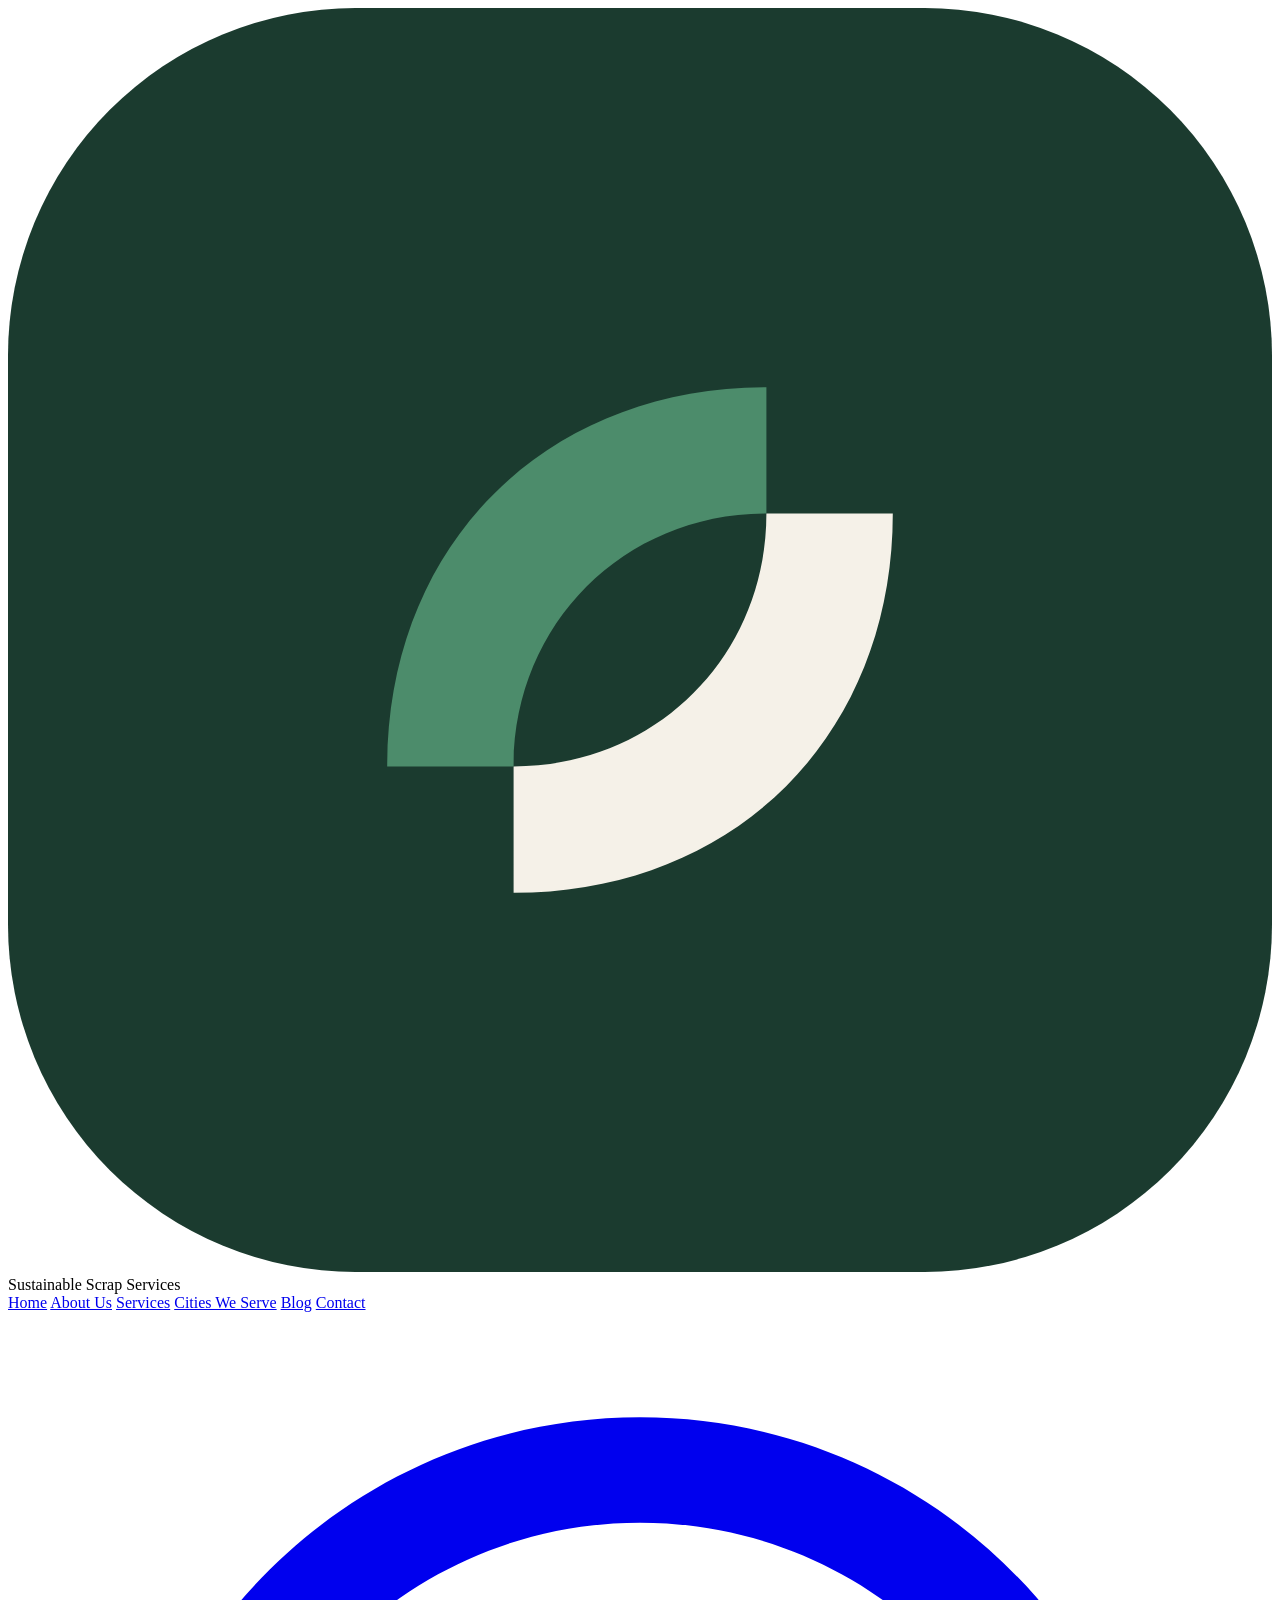
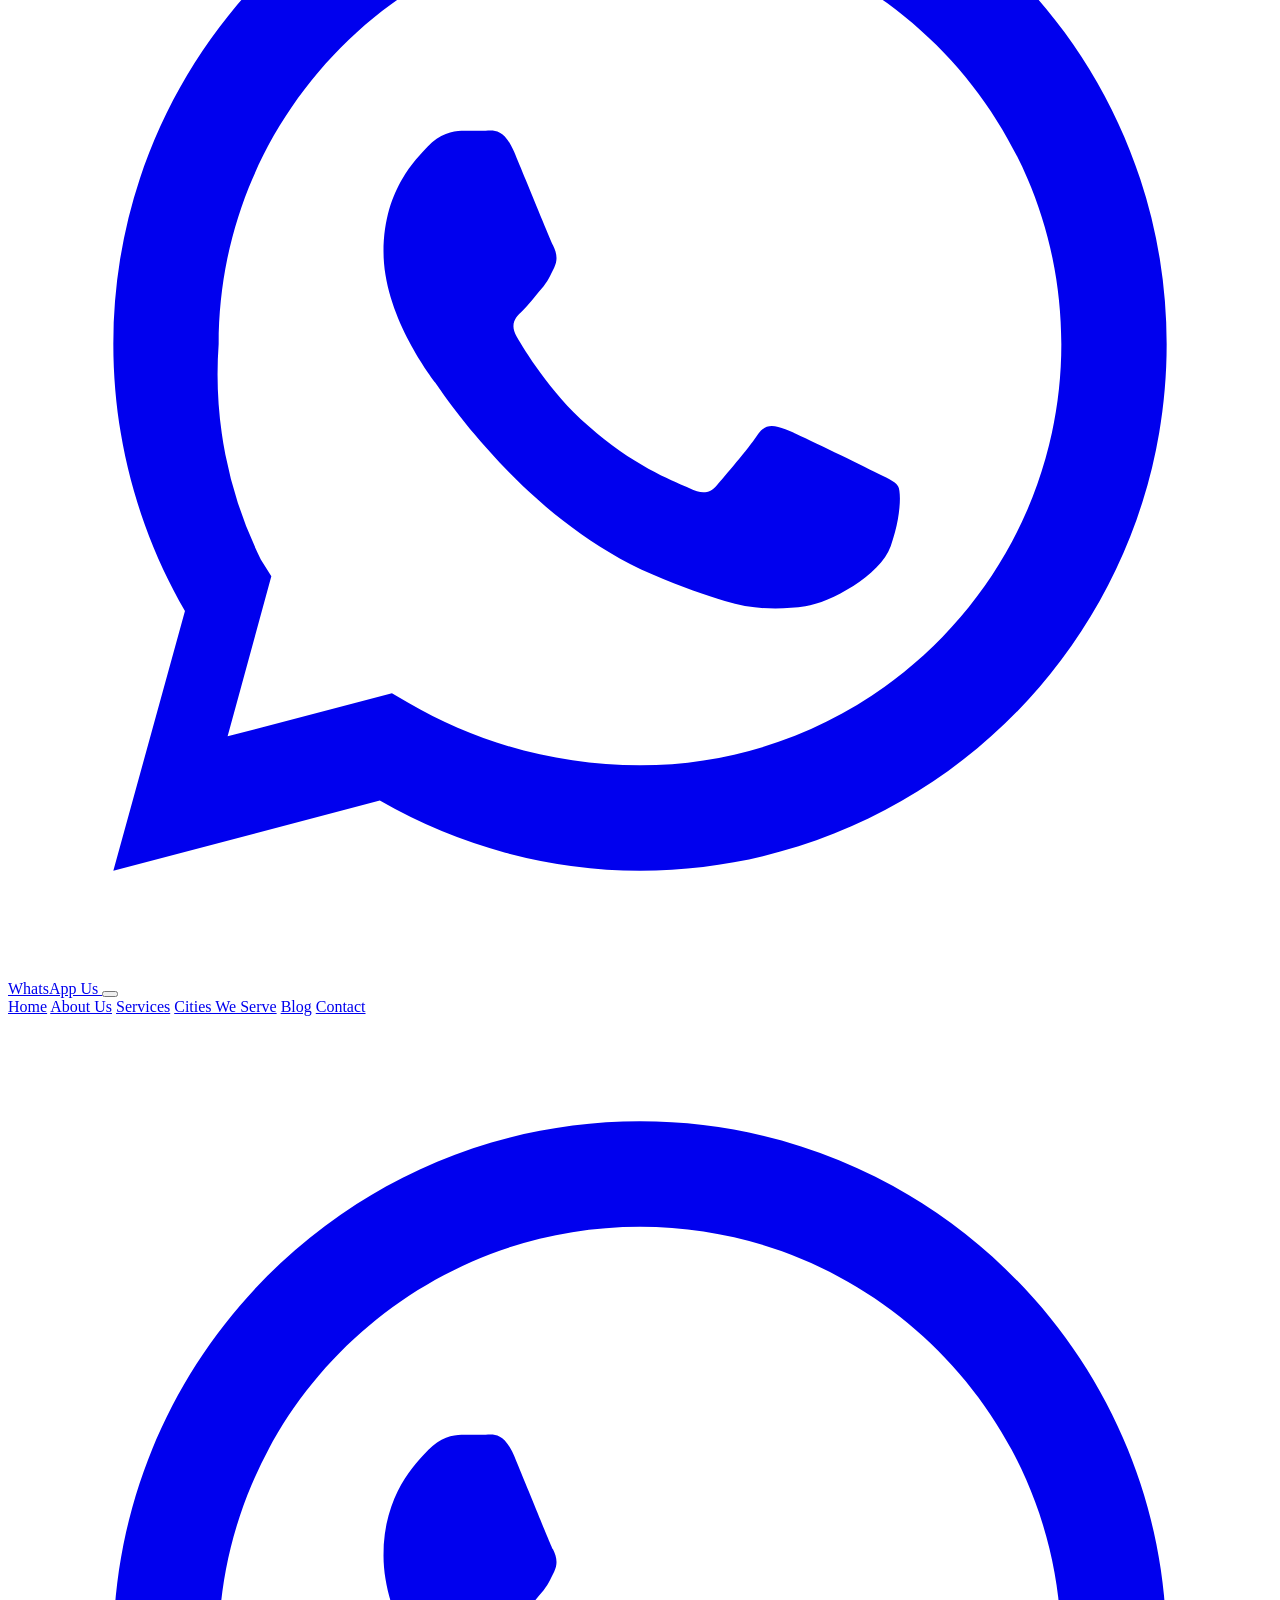
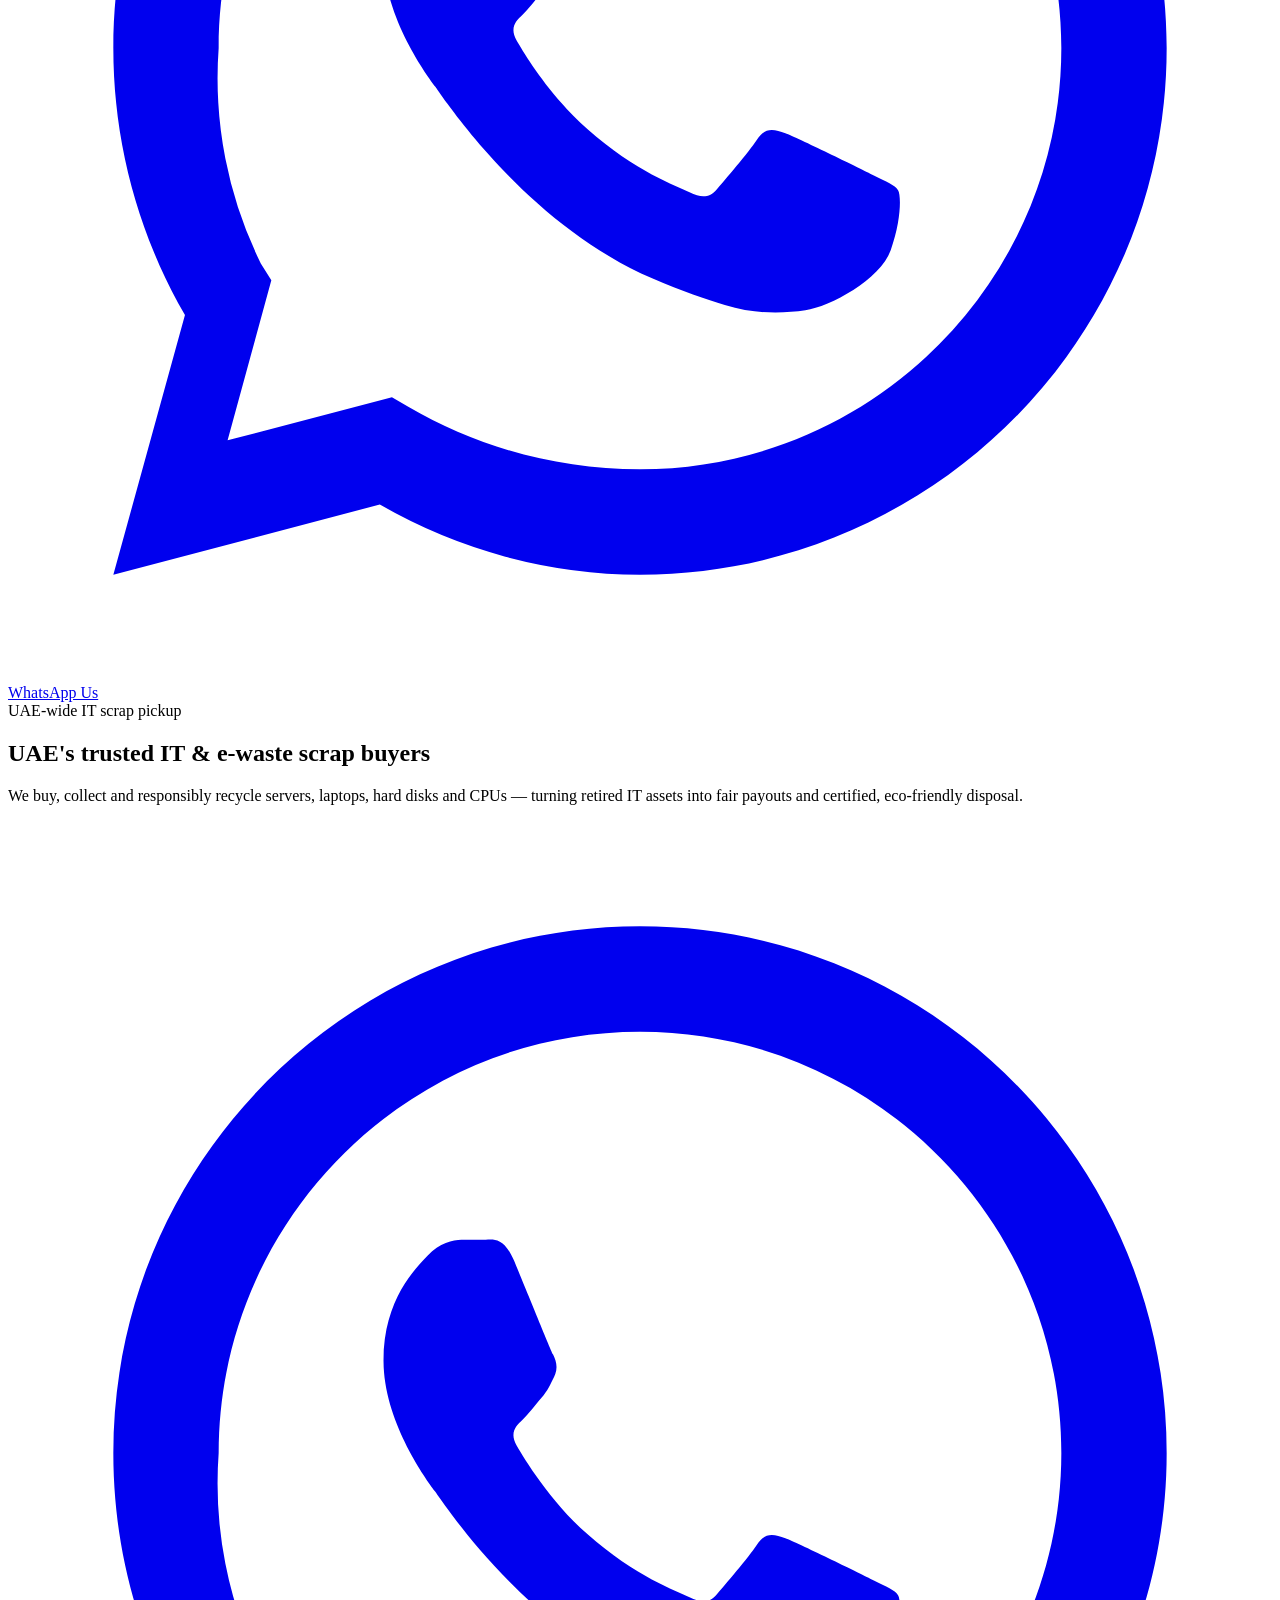
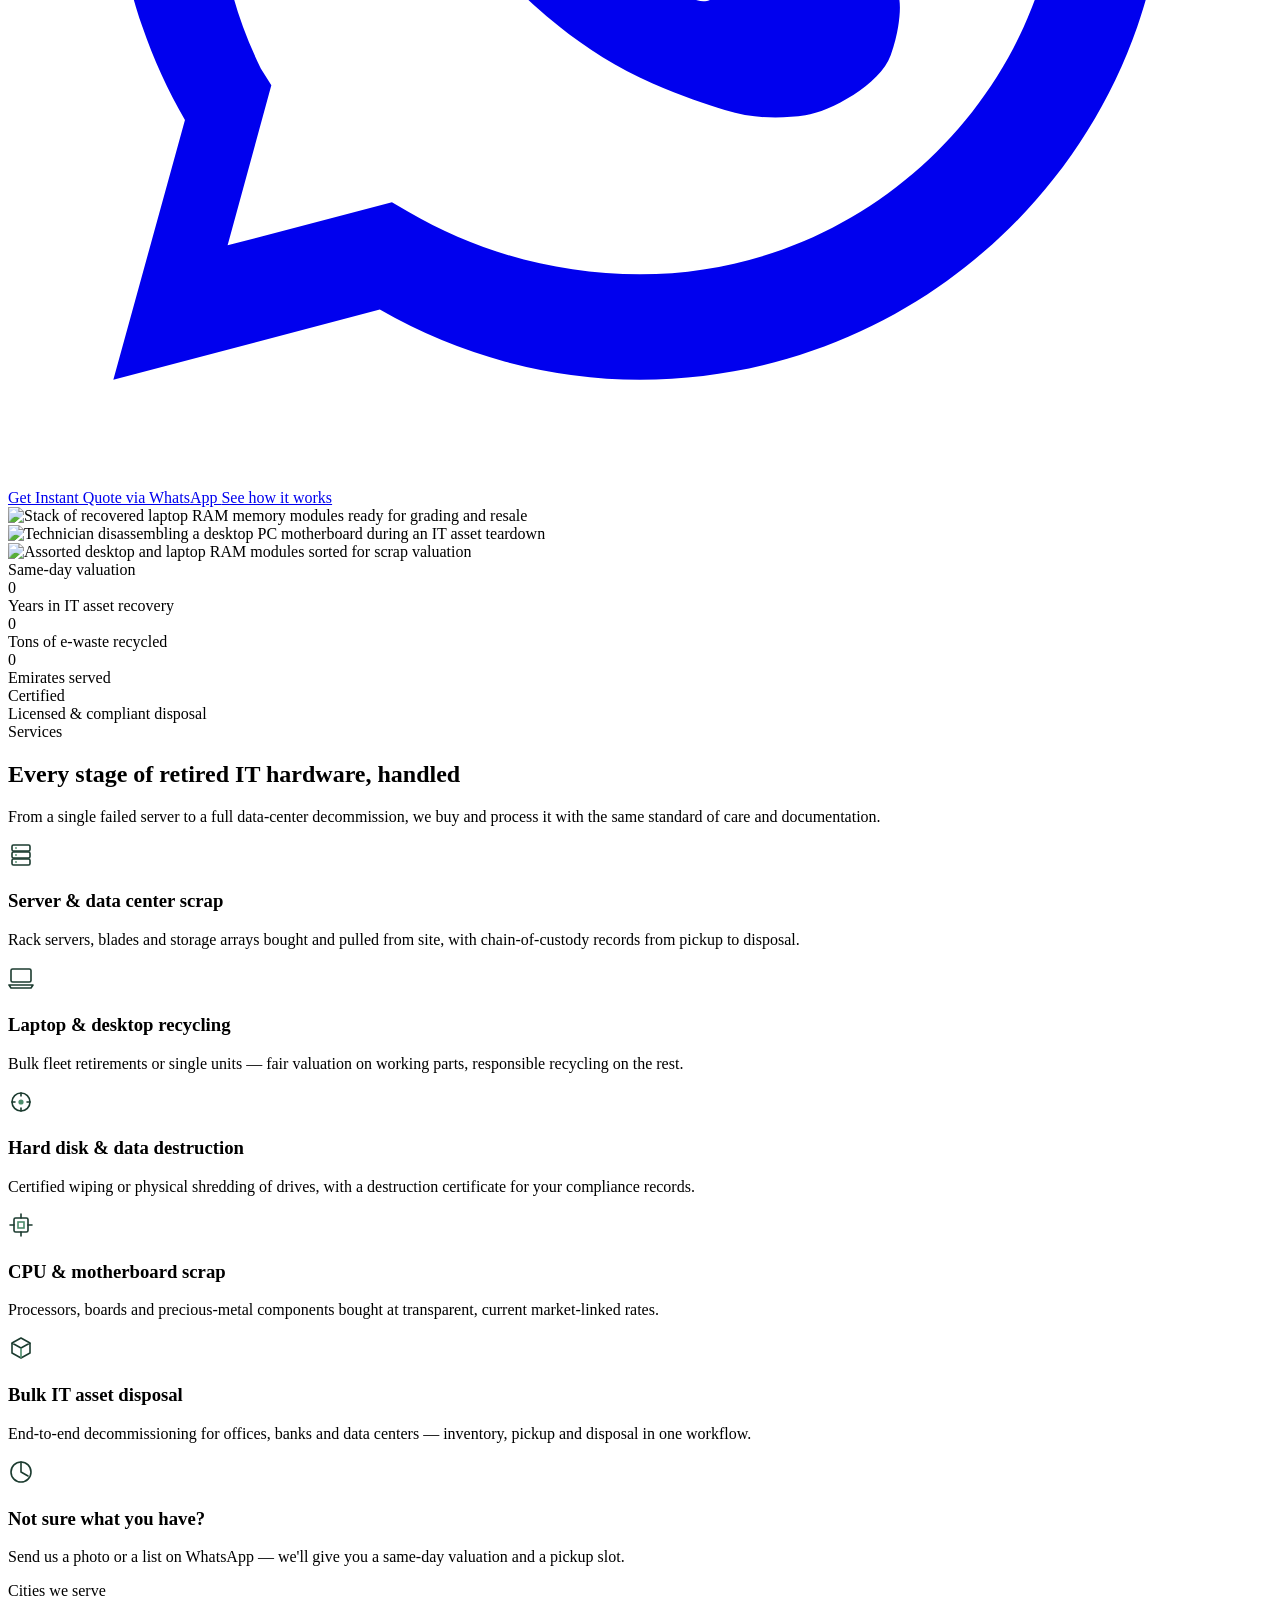
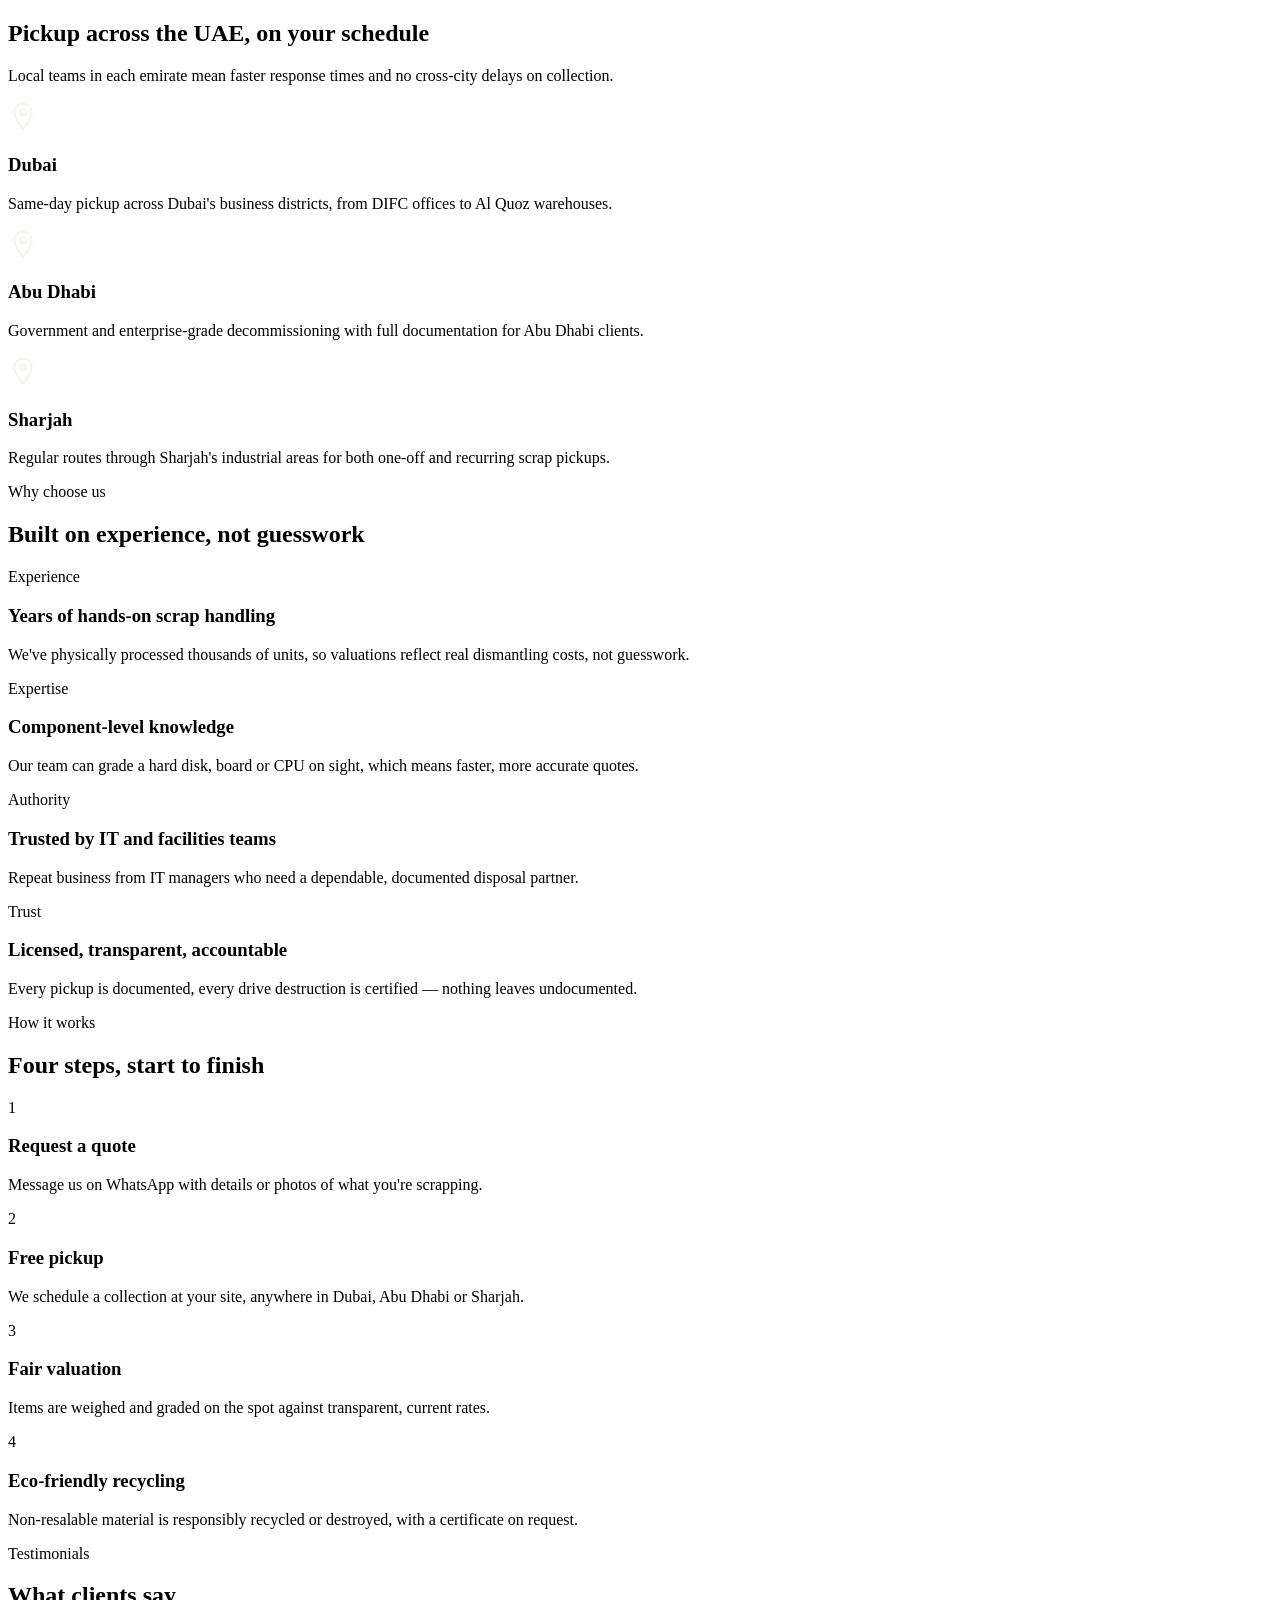
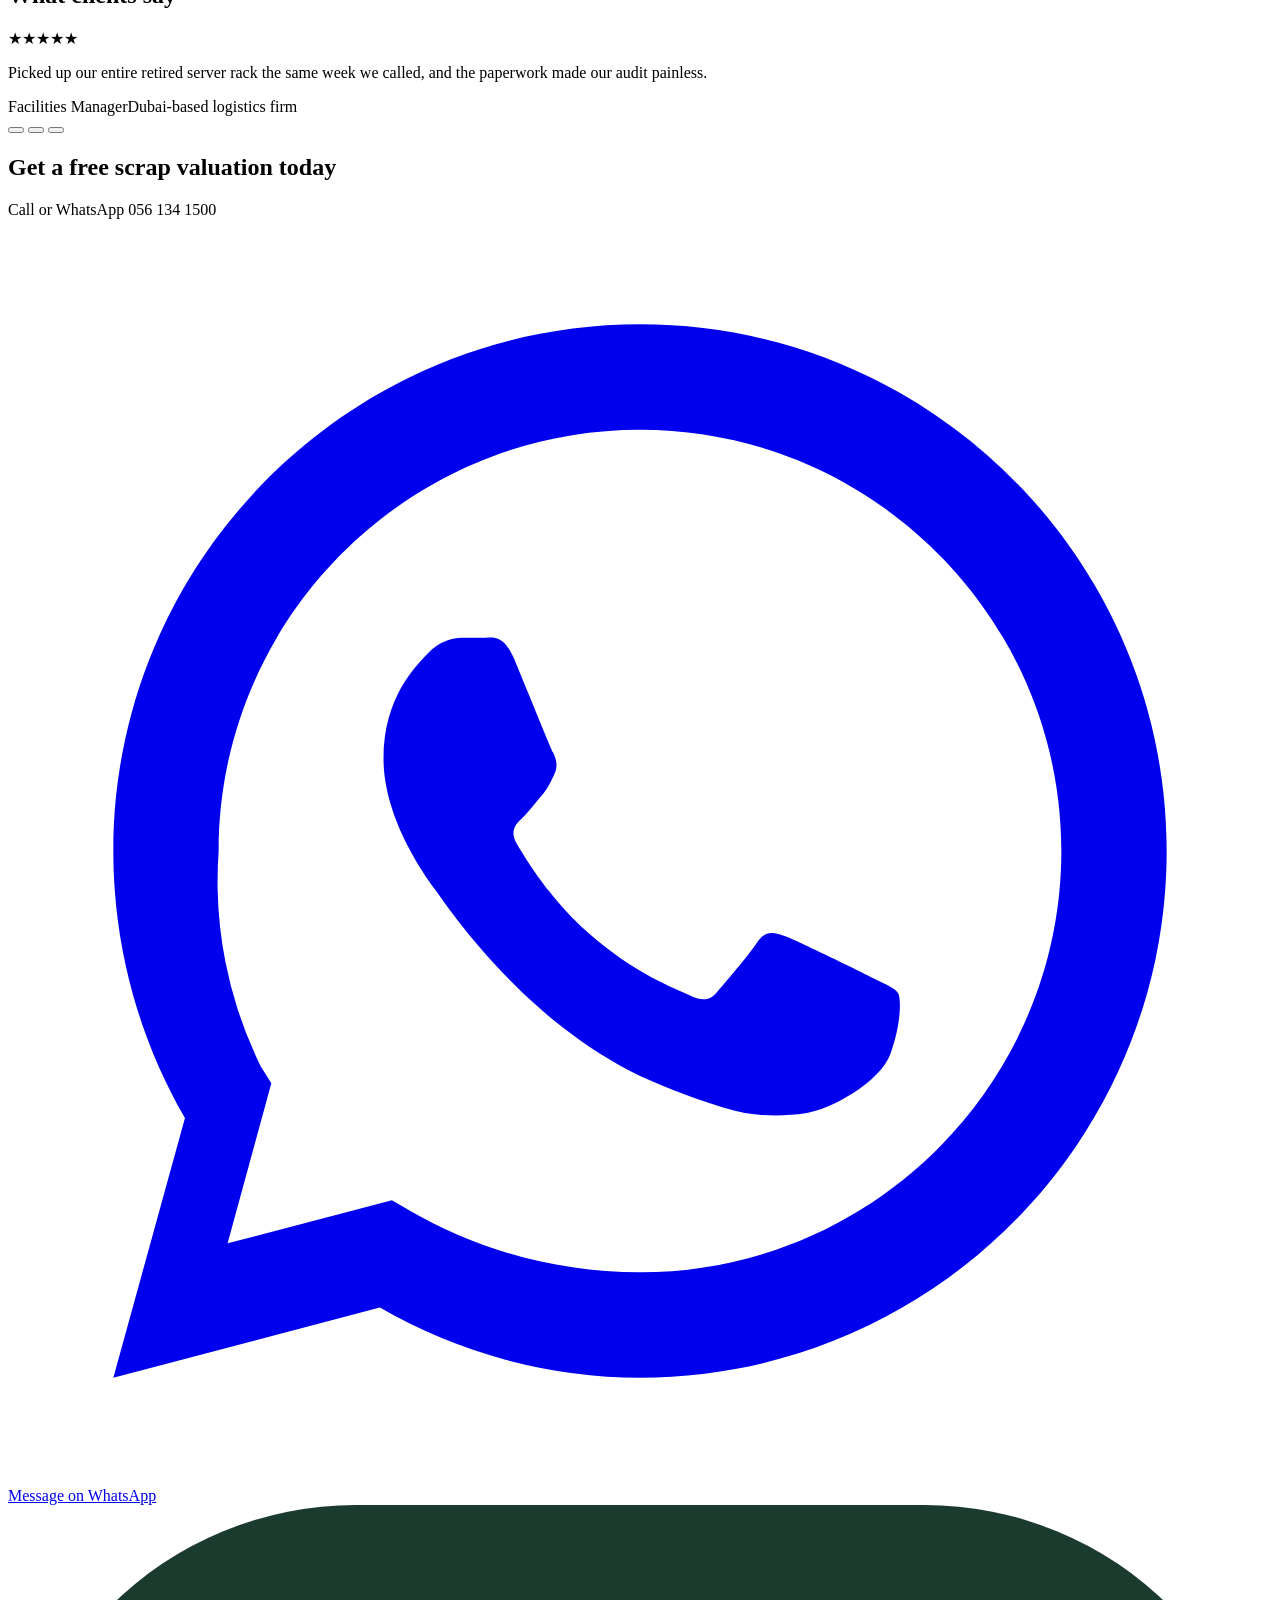
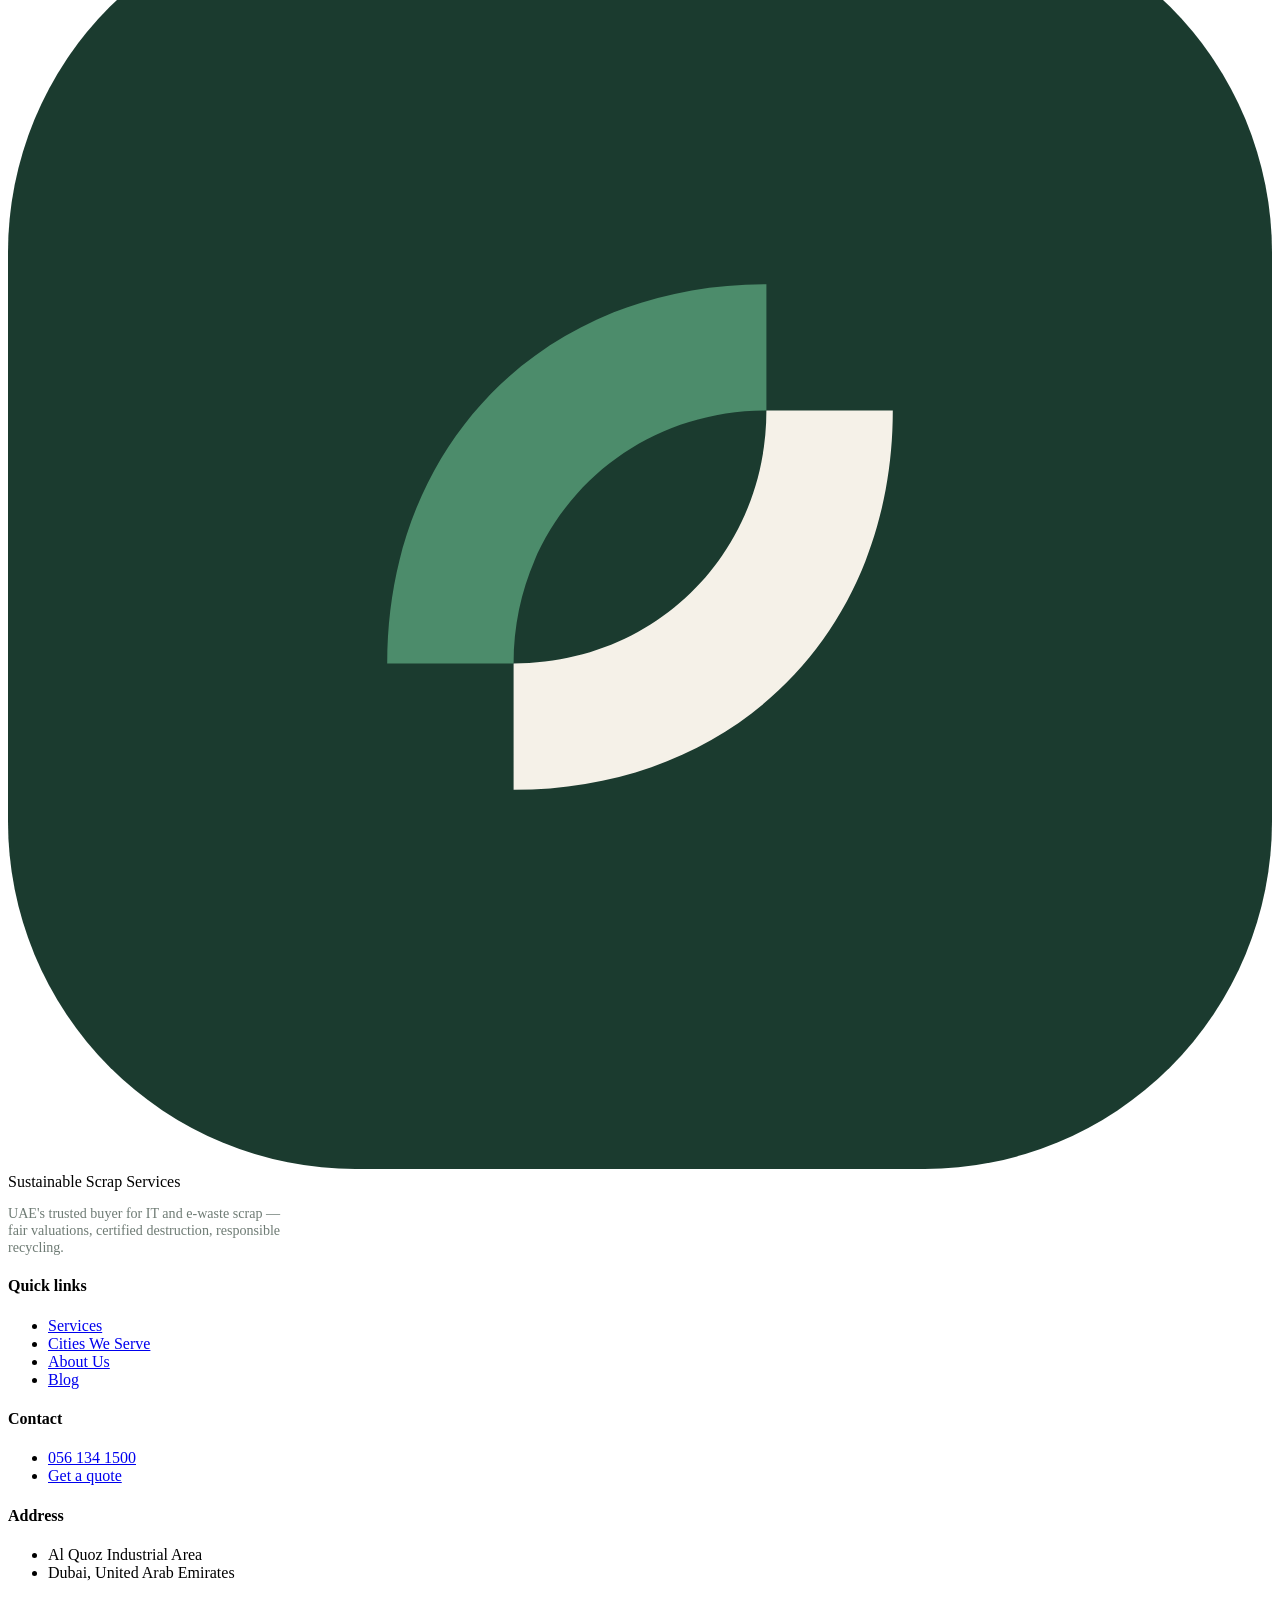
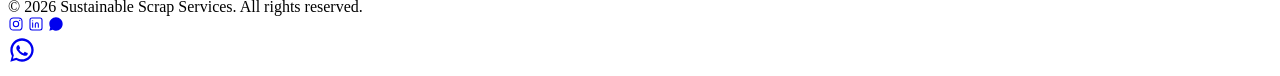
==== index.html @ d2b24d34 "Add files via upload" ====
<!DOCTYPE html>
<html lang="en">
<head>
<meta charset="UTF-8">
<meta name="viewport" content="width=device-width, initial-scale=1.0">
<title>Sustainable Scrap Services — UAE's Trusted IT &amp; E-Waste Scrap Buyers</title>
<meta name="description" content="UAE's trusted IT and e-waste scrap buyers. Server, laptop, hard disk and CPU recycling with certified data destruction across Dubai, Abu Dhabi and Sharjah.">
<link rel="canonical" href="https://sustainablescrapservices.ae/">
<meta property="og:type" content="website">
<meta property="og:title" content="Sustainable Scrap Services — UAE's Trusted IT &amp; E-Waste Scrap Buyers">
<meta property="og:description" content="We buy, collect and responsibly recycle servers, laptops, hard disks and CPUs across Dubai, Abu Dhabi and Sharjah — with certified data destruction.">
<meta property="og:image" content="images/laptop-ram-modules-stack.jpg">
<meta property="og:url" content="https://sustainablescrapservices.ae/">
<meta name="twitter:card" content="summary_large_image">
<link rel="preconnect" href="https://fonts.googleapis.com">
<link rel="preconnect" href="https://fonts.gstatic.com" crossorigin>
<link href="https://fonts.googleapis.com/css2?family=Space+Grotesk:wght@500;600;700&family=Inter:wght@300;400;500&display=swap" rel="stylesheet">
<link rel="stylesheet" href="css/style.css">
</head>
<body>

<div class="blobs">
  <div class="blob b1"></div>
  <div class="blob b2"></div>
  <div class="blob b3"></div>
</div>

<header>
  <nav class="wrap">
    <div class="logo">
      <svg class="logo-mark" viewBox="0 0 40 40" fill="none">
        <rect width="40" height="40" rx="11" fill="#1B3B2F"/>
        <path d="M12 24 C12 17 17 12 24 12 L24 16 C19.5 16 16 19.5 16 24 Z" fill="#4C8C6B"/>
        <path d="M28 16 C28 23 23 28 16 28 L16 24 C20.5 24 24 20.5 24 16 Z" fill="#F5F1E8"/>
      </svg>
      Sustainable Scrap Services
    </div>
    <div class="nav-links">
      <a href="#home">Home</a>
      <a href="#about">About Us</a>
      <a href="#services">Services</a>
      <a href="#cities">Cities We Serve</a>
      <a href="blog.html">Blog</a>
      <a href="#contact">Contact</a>
    </div>
    <a class="nav-cta" href="https://wa.me/971561341500" target="_blank" rel="noopener">
      <svg class="wa-icon" viewBox="0 0 24 24" fill="currentColor"><path d="M12 2C6.48 2 2 6.48 2 12c0 1.85.5 3.58 1.36 5.07L2 22l5.06-1.33A9.94 9.94 0 0 0 12 22c5.52 0 10-4.48 10-10S17.52 2 12 2zm0 18c-1.6 0-3.1-.43-4.4-1.19l-.31-.18-3.12.82.83-3.04-.2-.32A7.94 7.94 0 0 1 4 12c0-4.41 3.59-8 8-8s8 3.59 8 8-3.59 8-8 8zm4.4-5.6c-.24-.12-1.42-.7-1.64-.78-.22-.08-.38-.12-.54.12-.16.24-.62.78-.76.94-.14.16-.28.18-.52.06-.24-.12-1.02-.38-1.94-1.2-.72-.64-1.2-1.44-1.34-1.68-.14-.24-.02-.37.11-.49.11-.11.24-.28.36-.42.12-.14.16-.24.24-.4.08-.16.04-.3-.02-.42-.06-.12-.54-1.3-.74-1.78-.2-.46-.4-.4-.54-.4h-.46c-.16 0-.42.06-.64.3-.22.24-.84.82-.84 2s.86 2.32.98 2.48c.12.16 1.7 2.6 4.12 3.64.58.25 1.03.4 1.38.51.58.18 1.11.16 1.53.1.47-.07 1.42-.58 1.62-1.14.2-.56.2-1.04.14-1.14-.06-.1-.22-.16-.46-.28z"/></svg>
      WhatsApp Us
    </a>
    <button class="nav-toggle" id="navToggle" aria-label="Open menu" aria-expanded="false" aria-controls="mobileNav">
      <span></span><span></span><span></span>
    </button>
  </nav>
  <div class="mobile-nav" id="mobileNav">
    <a href="#home">Home</a>
    <a href="#about">About Us</a>
    <a href="#services">Services</a>
    <a href="#cities">Cities We Serve</a>
    <a href="blog.html">Blog</a>
    <a href="#contact">Contact</a>
    <a class="nav-cta" href="https://wa.me/971561341500" target="_blank" rel="noopener">
      <svg class="wa-icon" viewBox="0 0 24 24" fill="currentColor"><path d="M12 2C6.48 2 2 6.48 2 12c0 1.85.5 3.58 1.36 5.07L2 22l5.06-1.33A9.94 9.94 0 0 0 12 22c5.52 0 10-4.48 10-10S17.52 2 12 2zm0 18c-1.6 0-3.1-.43-4.4-1.19l-.31-.18-3.12.82.83-3.04-.2-.32A7.94 7.94 0 0 1 4 12c0-4.41 3.59-8 8-8s8 3.59 8 8-3.59 8-8 8zm4.4-5.6c-.24-.12-1.42-.7-1.64-.78-.22-.08-.38-.12-.54.12-.16.24-.62.78-.76.94-.14.16-.28.18-.52.06-.24-.12-1.02-.38-1.94-1.2-.72-.64-1.2-1.44-1.34-1.68-.14-.24-.02-.37.11-.49.11-.11.24-.28.36-.42.12-.14.16-.24.24-.4.08-.16.04-.3-.02-.42-.06-.12-.54-1.3-.74-1.78-.2-.46-.4-.4-.54-.4h-.46c-.16 0-.42.06-.64.3-.22.24-.84.82-.84 2s.86 2.32.98 2.48c.12.16 1.7 2.6 4.12 3.64.58.25 1.03.4 1.38.51.58.18 1.11.16 1.53.1.47-.07 1.42-.58 1.62-1.14.2-.56.2-1.04.14-1.14-.06-.1-.22-.16-.46-.28z"/></svg>
      WhatsApp Us
    </a>
  </div>
</header>

<main id="home">
  <section class="hero wrap">
    <div>
      <span class="eyebrow-tag"><span class="dot"></span>UAE-wide IT scrap pickup</span>
      <h1>UAE's trusted IT &amp; e-waste scrap buyers</h1>
      <p class="lead">We buy, collect and responsibly recycle servers, laptops, hard disks and CPUs — turning retired IT assets into fair payouts and certified, eco-friendly disposal.</p>
      <div class="hero-ctas">
        <a class="btn-primary" href="https://wa.me/971561341500" target="_blank" rel="noopener">
          <svg class="wa-icon" viewBox="0 0 24 24" fill="currentColor"><path d="M12 2C6.48 2 2 6.48 2 12c0 1.85.5 3.58 1.36 5.07L2 22l5.06-1.33A9.94 9.94 0 0 0 12 22c5.52 0 10-4.48 10-10S17.52 2 12 2zm0 18c-1.6 0-3.1-.43-4.4-1.19l-.31-.18-3.12.82.83-3.04-.2-.32A7.94 7.94 0 0 1 4 12c0-4.41 3.59-8 8-8s8 3.59 8 8-3.59 8-8 8zm4.4-5.6c-.24-.12-1.42-.7-1.64-.78-.22-.08-.38-.12-.54.12-.16.24-.62.78-.76.94-.14.16-.28.18-.52.06-.24-.12-1.02-.38-1.94-1.2-.72-.64-1.2-1.44-1.34-1.68-.14-.24-.02-.37.11-.49.11-.11.24-.28.36-.42.12-.14.16-.24.24-.4.08-.16.04-.3-.02-.42-.06-.12-.54-1.3-.74-1.78-.2-.46-.4-.4-.54-.4h-.46c-.16 0-.42.06-.64.3-.22.24-.84.82-.84 2s.86 2.32.98 2.48c.12.16 1.7 2.6 4.12 3.64.58.25 1.03.4 1.38.51.58.18 1.11.16 1.53.1.47-.07 1.42-.58 1.62-1.14.2-.56.2-1.04.14-1.14-.06-.1-.22-.16-.46-.28z"/></svg>
          Get Instant Quote via WhatsApp
        </a>
        <a class="btn-ghost" href="#process">See how it works</a>
      </div>
    </div>

    <div class="hero-stage" id="heroStage">
      <div class="stage-inner" id="stageInner">
        <div class="hero-img-main">
          <img src="images/laptop-ram-modules-stack.jpg" alt="Stack of recovered laptop RAM memory modules ready for grading and resale">
        </div>
        <div class="hero-img-card c1">
          <img src="images/desktop-motherboard-teardown.jpg" alt="Technician disassembling a desktop PC motherboard during an IT asset teardown">
        </div>
        <div class="hero-img-card c2">
          <img src="images/assorted-ram-modules.jpg" alt="Assorted desktop and laptop RAM modules sorted for scrap valuation">
        </div>
        <div class="hero-badge"><span class="dot-pulse"></span>Same-day valuation</div>
      </div>
    </div>
  </section>

  <div class="trust-bar reveal">
    <div class="trust-inner">
      <div class="trust-item"><div class="num" data-count="9">0</div><div class="lbl">Years in IT asset recovery</div></div>
      <div class="trust-item"><div class="num" data-count="1200">0</div><div class="lbl">Tons of e-waste recycled</div></div>
      <div class="trust-item"><div class="num" data-count="3">0</div><div class="lbl">Emirates served</div></div>
      <div class="trust-item"><div class="num">Certified</div><div class="lbl">Licensed &amp; compliant disposal</div></div>
    </div>
  </div>

  <section id="services">
    <div class="wrap">
      <div class="section-head reveal">
        <span class="kicker">Services</span>
        <h2>Every stage of retired IT hardware, handled</h2>
        <p>From a single failed server to a full data-center decommission, we buy and process it with the same standard of care and documentation.</p>
      </div>
      <div class="service-grid">
        <div class="service-card reveal">
          <div class="icon-wrap">
            <svg width="26" height="26" viewBox="0 0 26 26" fill="none"><rect x="4" y="3" width="18" height="6" rx="1.4" stroke="#1B3B2F" stroke-width="1.6"/><rect x="4" y="10" width="18" height="6" rx="1.4" stroke="#1B3B2F" stroke-width="1.6"/><rect x="4" y="17" width="18" height="6" rx="1.4" stroke="#1B3B2F" stroke-width="1.6"/><circle cx="8" cy="6" r="0.9" fill="#4C8C6B"/><circle cx="8" cy="13" r="0.9" fill="#4C8C6B"/><circle cx="8" cy="20" r="0.9" fill="#4C8C6B"/></svg>
          </div>
          <h3>Server &amp; data center scrap</h3>
          <p>Rack servers, blades and storage arrays bought and pulled from site, with chain-of-custody records from pickup to disposal.</p>
        </div>
        <div class="service-card reveal">
          <div class="icon-wrap">
            <svg width="26" height="26" viewBox="0 0 26 26" fill="none"><rect x="3" y="4" width="20" height="13" rx="1.6" stroke="#1B3B2F" stroke-width="1.6"/><path d="M1 20h24l-2 3H3z" stroke="#1B3B2F" stroke-width="1.6" stroke-linejoin="round"/></svg>
          </div>
          <h3>Laptop &amp; desktop recycling</h3>
          <p>Bulk fleet retirements or single units — fair valuation on working parts, responsible recycling on the rest.</p>
        </div>
        <div class="service-card reveal">
          <div class="icon-wrap">
            <svg width="26" height="26" viewBox="0 0 26 26" fill="none"><circle cx="13" cy="13" r="9" stroke="#1B3B2F" stroke-width="1.6"/><circle cx="13" cy="13" r="2.6" fill="#4C8C6B"/><path d="M13 4v3M13 19v3M4 13h3M19 13h3" stroke="#1B3B2F" stroke-width="1.6" stroke-linecap="round"/></svg>
          </div>
          <h3>Hard disk &amp; data destruction</h3>
          <p>Certified wiping or physical shredding of drives, with a destruction certificate for your compliance records.</p>
        </div>
        <div class="service-card reveal">
          <div class="icon-wrap">
            <svg width="26" height="26" viewBox="0 0 26 26" fill="none"><rect x="6" y="6" width="14" height="14" rx="1.6" stroke="#1B3B2F" stroke-width="1.6"/><rect x="10" y="10" width="6" height="6" stroke="#4C8C6B" stroke-width="1.6"/><path d="M13 2v4M13 20v4M2 13h4M20 13h4" stroke="#1B3B2F" stroke-width="1.6" stroke-linecap="round"/></svg>
          </div>
          <h3>CPU &amp; motherboard scrap</h3>
          <p>Processors, boards and precious-metal components bought at transparent, current market-linked rates.</p>
        </div>
        <div class="service-card reveal">
          <div class="icon-wrap">
            <svg width="26" height="26" viewBox="0 0 26 26" fill="none"><path d="M4 8l9-5 9 5-9 5-9-5z" stroke="#1B3B2F" stroke-width="1.6" stroke-linejoin="round"/><path d="M4 8v10l9 5 9-5V8" stroke="#1B3B2F" stroke-width="1.6" stroke-linejoin="round"/><path d="M13 13v10" stroke="#4C8C6B" stroke-width="1.6"/></svg>
          </div>
          <h3>Bulk IT asset disposal</h3>
          <p>End-to-end decommissioning for offices, banks and data centers — inventory, pickup and disposal in one workflow.</p>
        </div>
        <div class="service-card wide reveal">
          <div class="icon-wrap">
            <svg width="26" height="26" viewBox="0 0 26 26" fill="none"><path d="M13 3v10l7 4" stroke="#1B3B2F" stroke-width="1.6" stroke-linecap="round" stroke-linejoin="round"/><circle cx="13" cy="13" r="10" stroke="#1B3B2F" stroke-width="1.6"/></svg>
          </div>
          <div><h3>Not sure what you have?</h3><p>Send us a photo or a list on WhatsApp — we'll give you a same-day valuation and a pickup slot.</p></div>
        </div>
      </div>
    </div>
  </section>

  <section id="cities">
    <div class="wrap">
      <div class="section-head reveal">
        <span class="kicker">Cities we serve</span>
        <h2>Pickup across the UAE, on your schedule</h2>
        <p>Local teams in each emirate mean faster response times and no cross-city delays on collection.</p>
      </div>
      <div class="city-grid">
        <div class="city-card reveal">
          <svg class="pin" width="30" height="30" viewBox="0 0 24 24" fill="none"><path d="M12 22s7-7.5 7-13a7 7 0 10-14 0c0 5.5 7 13 7 13z" stroke="#F5F1E8" stroke-width="1.4"/><circle cx="12" cy="9" r="2.4" stroke="#F5F1E8" stroke-width="1.4"/></svg>
          <h3>Dubai</h3>
          <p>Same-day pickup across Dubai's business districts, from DIFC offices to Al Quoz warehouses.</p>
        </div>
        <div class="city-card reveal">
          <svg class="pin" width="30" height="30" viewBox="0 0 24 24" fill="none"><path d="M12 22s7-7.5 7-13a7 7 0 10-14 0c0 5.5 7 13 7 13z" stroke="#F5F1E8" stroke-width="1.4"/><circle cx="12" cy="9" r="2.4" stroke="#F5F1E8" stroke-width="1.4"/></svg>
          <h3>Abu Dhabi</h3>
          <p>Government and enterprise-grade decommissioning with full documentation for Abu Dhabi clients.</p>
        </div>
        <div class="city-card reveal">
          <svg class="pin" width="30" height="30" viewBox="0 0 24 24" fill="none"><path d="M12 22s7-7.5 7-13a7 7 0 10-14 0c0 5.5 7 13 7 13z" stroke="#F5F1E8" stroke-width="1.4"/><circle cx="12" cy="9" r="2.4" stroke="#F5F1E8" stroke-width="1.4"/></svg>
          <h3>Sharjah</h3>
          <p>Regular routes through Sharjah's industrial areas for both one-off and recurring scrap pickups.</p>
        </div>
      </div>
    </div>
  </section>

  <section id="about">
    <div class="wrap">
      <div class="section-head reveal">
        <span class="kicker">Why choose us</span>
        <h2>Built on experience, not guesswork</h2>
      </div>
      <div class="eeat-grid">
        <div class="eeat-card reveal">
          <div class="num">Experience</div>
          <h3>Years of hands-on scrap handling</h3>
          <p>We've physically processed thousands of units, so valuations reflect real dismantling costs, not guesswork.</p>
        </div>
        <div class="eeat-card reveal">
          <div class="num">Expertise</div>
          <h3>Component-level knowledge</h3>
          <p>Our team can grade a hard disk, board or CPU on sight, which means faster, more accurate quotes.</p>
        </div>
        <div class="eeat-card reveal">
          <div class="num">Authority</div>
          <h3>Trusted by IT and facilities teams</h3>
          <p>Repeat business from IT managers who need a dependable, documented disposal partner.</p>
        </div>
        <div class="eeat-card reveal">
          <div class="num">Trust</div>
          <h3>Licensed, transparent, accountable</h3>
          <p>Every pickup is documented, every drive destruction is certified — nothing leaves undocumented.</p>
        </div>
      </div>
    </div>
  </section>

  <section id="process">
    <div class="wrap">
      <div class="section-head reveal">
        <span class="kicker">How it works</span>
        <h2>Four steps, start to finish</h2>
      </div>
      <div class="process-track">
        <div class="process-line-fill" id="processLine"></div>
        <div class="process-step reveal"><div class="marker">1</div><h3>Request a quote</h3><p>Message us on WhatsApp with details or photos of what you're scrapping.</p></div>
        <div class="process-step reveal"><div class="marker">2</div><h3>Free pickup</h3><p>We schedule a collection at your site, anywhere in Dubai, Abu Dhabi or Sharjah.</p></div>
        <div class="process-step reveal"><div class="marker">3</div><h3>Fair valuation</h3><p>Items are weighed and graded on the spot against transparent, current rates.</p></div>
        <div class="process-step reveal"><div class="marker">4</div><h3>Eco-friendly recycling</h3><p>Non-resalable material is responsibly recycled or destroyed, with a certificate on request.</p></div>
      </div>
    </div>
  </section>

  <section>
    <div class="wrap">
      <div class="section-head reveal">
        <span class="kicker">Testimonials</span>
        <h2>What clients say</h2>
      </div>
      <div class="testi-stack" id="testiStack">
        <div class="testi-card reveal" data-i="0">
          <div class="stars">★★★★★</div>
          <p class="quote">Picked up our entire retired server rack the same week we called, and the paperwork made our audit painless.</p>
          <div class="who">Facilities Manager<span>Dubai-based logistics firm</span></div>
        </div>
        <div class="testi-card reveal" data-i="1" style="display:none;">
          <div class="stars">★★★★★</div>
          <p class="quote">Straightforward valuation on a batch of old laptops, no back-and-forth, and the drives came with destruction certificates.</p>
          <div class="who">IT Manager<span>Abu Dhabi corporate office</span></div>
        </div>
        <div class="testi-card reveal" data-i="2" style="display:none;">
          <div class="stars">★★★★★</div>
          <p class="quote">Reliable pickup team and fair rates on our CPU and board scrap — now our go-to for every clearout.</p>
          <div class="who">Operations Lead<span>Sharjah trading company</span></div>
        </div>
      </div>
      <div class="testi-dots" id="testiDots">
        <button class="active" data-i="0" aria-label="Testimonial 1"></button>
        <button data-i="1" aria-label="Testimonial 2"></button>
        <button data-i="2" aria-label="Testimonial 3"></button>
      </div>
    </div>
  </section>

  <section id="contact">
    <div class="wrap">
      <div class="cta-banner reveal">
        <div>
          <h2>Get a free scrap valuation today</h2>
          <span class="phone">Call or WhatsApp 056 134 1500</span>
        </div>
        <a class="btn-primary" href="https://wa.me/971561341500" target="_blank" rel="noopener">
          <svg class="wa-icon" viewBox="0 0 24 24" fill="currentColor"><path d="M12 2C6.48 2 2 6.48 2 12c0 1.85.5 3.58 1.36 5.07L2 22l5.06-1.33A9.94 9.94 0 0 0 12 22c5.52 0 10-4.48 10-10S17.52 2 12 2zm0 18c-1.6 0-3.1-.43-4.4-1.19l-.31-.18-3.12.82.83-3.04-.2-.32A7.94 7.94 0 0 1 4 12c0-4.41 3.59-8 8-8s8 3.59 8 8-3.59 8-8 8zm4.4-5.6c-.24-.12-1.42-.7-1.64-.78-.22-.08-.38-.12-.54.12-.16.24-.62.78-.76.94-.14.16-.28.18-.52.06-.24-.12-1.02-.38-1.94-1.2-.72-.64-1.2-1.44-1.34-1.68-.14-.24-.02-.37.11-.49.11-.11.24-.28.36-.42.12-.14.16-.24.24-.4.08-.16.04-.3-.02-.42-.06-.12-.54-1.3-.74-1.78-.2-.46-.4-.4-.54-.4h-.46c-.16 0-.42.06-.64.3-.22.24-.84.82-.84 2s.86 2.32.98 2.48c.12.16 1.7 2.6 4.12 3.64.58.25 1.03.4 1.38.51.58.18 1.11.16 1.53.1.47-.07 1.42-.58 1.62-1.14.2-.56.2-1.04.14-1.14-.06-.1-.22-.16-.46-.28z"/></svg>
          Message on WhatsApp
        </a>
      </div>
    </div>
  </section>
</main>

<footer>
  <div class="wrap">
    <div class="footer-grid">
      <div>
        <div class="logo" style="margin-bottom:14px;">
          <svg class="logo-mark" viewBox="0 0 40 40" fill="none"><rect width="40" height="40" rx="11" fill="#1B3B2F"/><path d="M12 24 C12 17 17 12 24 12 L24 16 C19.5 16 16 19.5 16 24 Z" fill="#4C8C6B"/><path d="M28 16 C28 23 23 28 16 28 L16 24 C20.5 24 24 20.5 24 16 Z" fill="#F5F1E8"/></svg>
          Sustainable Scrap Services
        </div>
        <p style="font-size:0.88rem; color: rgba(13,35,24,0.6); max-width:280px;">UAE's trusted buyer for IT and e-waste scrap — fair valuations, certified destruction, responsible recycling.</p>
      </div>
      <div>
        <h4>Quick links</h4>
        <ul><li><a href="#services">Services</a></li><li><a href="#cities">Cities We Serve</a></li><li><a href="#about">About Us</a></li><li><a href="blog.html">Blog</a></li></ul>
      </div>
      <div>
        <h4>Contact</h4>
        <ul>
          <li><a href="https://wa.me/971561341500" target="_blank" rel="noopener">056 134 1500</a></li>
          <li><a href="#contact">Get a quote</a></li>
        </ul>
      </div>
      <div>
        <h4>Address</h4>
        <ul><li>Al Quoz Industrial Area</li><li>Dubai, United Arab Emirates</li></ul>
      </div>
    </div>
    <div class="footer-bottom">
      <span>© 2026 Sustainable Scrap Services. All rights reserved.</span>
      <div class="socials">
        <a href="#" aria-label="Instagram"><svg width="16" height="16" viewBox="0 0 24 24" fill="none"><rect x="3" y="3" width="18" height="18" rx="5" stroke="currentColor" stroke-width="1.6"/><circle cx="12" cy="12" r="4" stroke="currentColor" stroke-width="1.6"/><circle cx="17.5" cy="6.5" r="1" fill="currentColor"/></svg></a>
        <a href="#" aria-label="LinkedIn"><svg width="16" height="16" viewBox="0 0 24 24" fill="none"><rect x="3" y="3" width="18" height="18" rx="3" stroke="currentColor" stroke-width="1.6"/><path d="M7 10v7M7 7v.01M11 17v-4.5c0-1.5 1-2.5 2.3-2.5 1.3 0 2.2 1 2.2 2.5V17" stroke="currentColor" stroke-width="1.6" stroke-linecap="round"/></svg></a>
        <a href="https://wa.me/971561341500" target="_blank" rel="noopener" aria-label="WhatsApp"><svg width="16" height="16" viewBox="0 0 24 24" fill="currentColor"><path d="M12 2C6.48 2 2 6.48 2 12c0 1.85.5 3.58 1.36 5.07L2 22l5.06-1.33A9.94 9.94 0 0 0 12 22c5.52 0 10-4.48 10-10S17.52 2 12 2z"/></svg></a>
      </div>
    </div>
  </div>
</footer>

<a class="wa-float" href="https://wa.me/971561341500" target="_blank" rel="noopener" aria-label="Chat on WhatsApp">
  <svg width="28" height="28" viewBox="0 0 24 24" fill="currentColor"><path d="M12 2C6.48 2 2 6.48 2 12c0 1.85.5 3.58 1.36 5.07L2 22l5.06-1.33A9.94 9.94 0 0 0 12 22c5.52 0 10-4.48 10-10S17.52 2 12 2zm0 18c-1.6 0-3.1-.43-4.4-1.19l-.31-.18-3.12.82.83-3.04-.2-.32A7.94 7.94 0 0 1 4 12c0-4.41 3.59-8 8-8s8 3.59 8 8-3.59 8-8 8zm4.4-5.6c-.24-.12-1.42-.7-1.64-.78-.22-.08-.38-.12-.54.12-.16.24-.62.78-.76.94-.14.16-.28.18-.52.06-.24-.12-1.02-.38-1.94-1.2-.72-.64-1.2-1.44-1.34-1.68-.14-.24-.02-.37.11-.49.11-.11.24-.28.36-.42.12-.14.16-.24.24-.4.08-.16.04-.3-.02-.42-.06-.12-.54-1.3-.74-1.78-.2-.46-.4-.4-.54-.4h-.46c-.16 0-.42.06-.64.3-.22.24-.84.82-.84 2s.86 2.32.98 2.48c.12.16 1.7 2.6 4.12 3.64.58.25 1.03.4 1.38.51.58.18 1.11.16 1.53.1.47-.07 1.42-.58 1.62-1.14.2-.56.2-1.04.14-1.14-.06-.1-.22-.16-.46-.28z"/></svg>
</a>

<script src="js/script.js"></script>

</body>
</html>
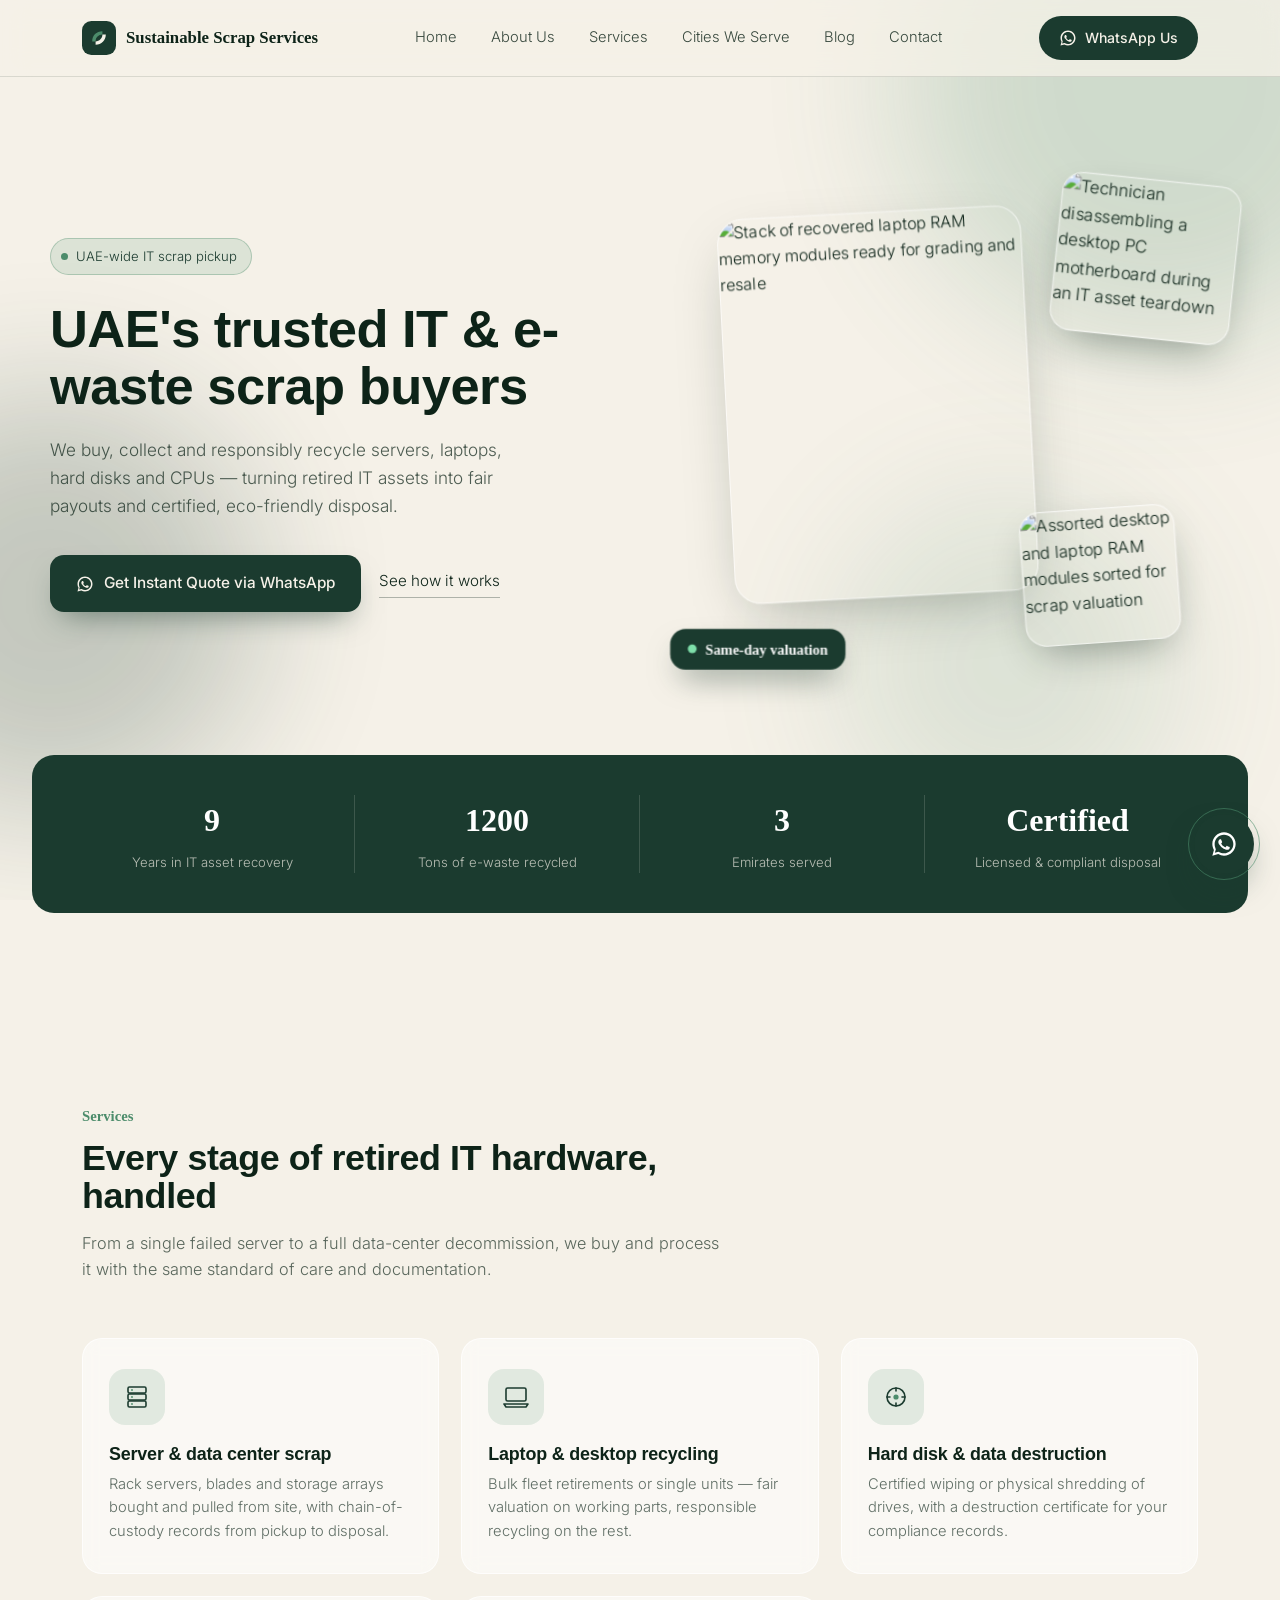
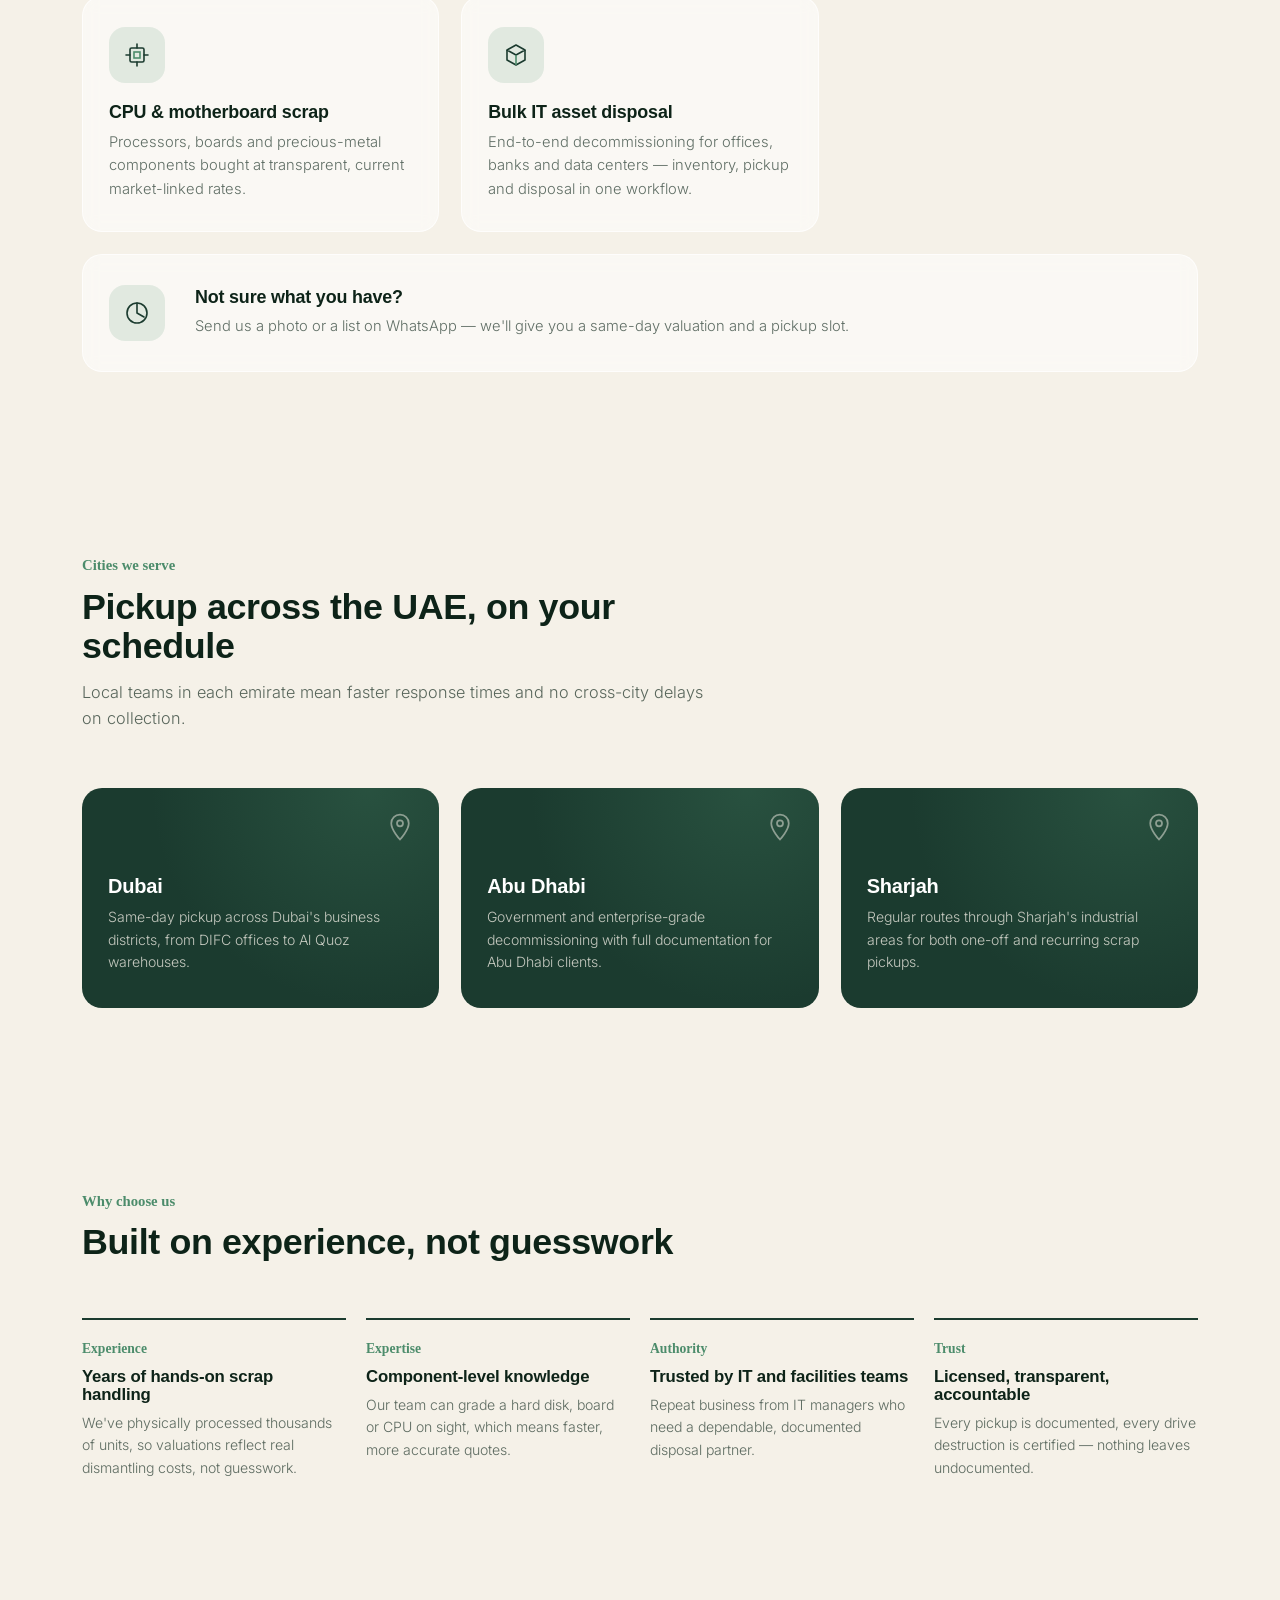
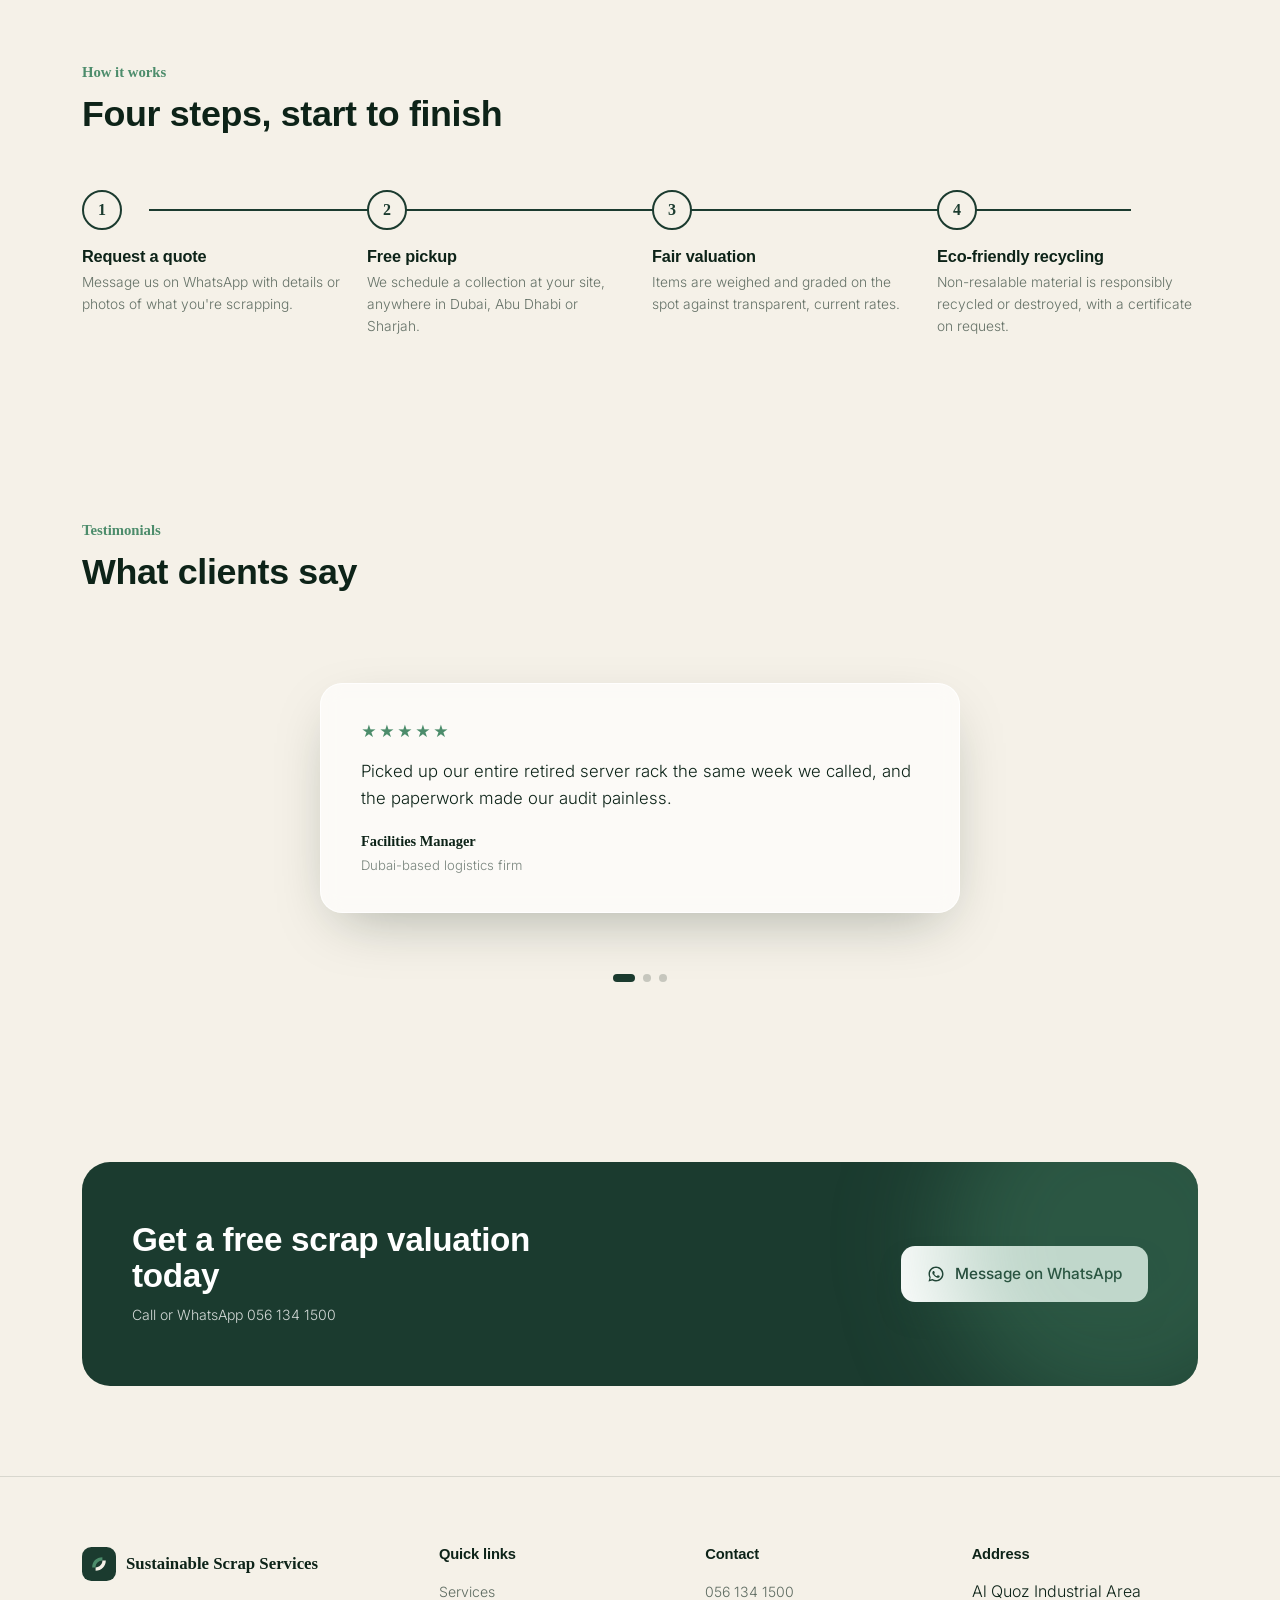
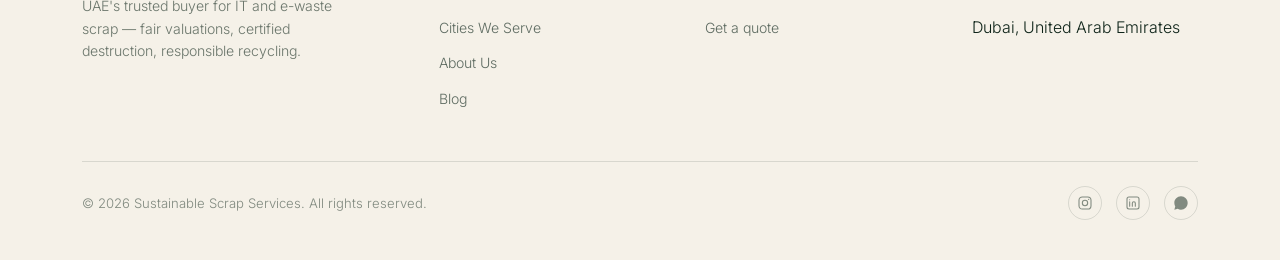
==== commit 64273759: "Update index.html" ====
--- a/index.html
+++ b/index.html
@@ -15,7 +15,7 @@
 <link rel="preconnect" href="https://fonts.googleapis.com">
 <link rel="preconnect" href="https://fonts.gstatic.com" crossorigin>
 <link href="https://fonts.googleapis.com/css2?family=Space+Grotesk:wght@500;600;700&family=Inter:wght@300;400;500&display=swap" rel="stylesheet">
-<link rel="stylesheet" href="css/style.css">
+<link rel="stylesheet" href="style.css">
 </head>
 <body>
 
@@ -320,7 +320,7 @@
   <svg width="28" height="28" viewBox="0 0 24 24" fill="currentColor"><path d="M12 2C6.48 2 2 6.48 2 12c0 1.85.5 3.58 1.36 5.07L2 22l5.06-1.33A9.94 9.94 0 0 0 12 22c5.52 0 10-4.48 10-10S17.52 2 12 2zm0 18c-1.6 0-3.1-.43-4.4-1.19l-.31-.18-3.12.82.83-3.04-.2-.32A7.94 7.94 0 0 1 4 12c0-4.41 3.59-8 8-8s8 3.59 8 8-3.59 8-8 8zm4.4-5.6c-.24-.12-1.42-.7-1.64-.78-.22-.08-.38-.12-.54.12-.16.24-.62.78-.76.94-.14.16-.28.18-.52.06-.24-.12-1.02-.38-1.94-1.2-.72-.64-1.2-1.44-1.34-1.68-.14-.24-.02-.37.11-.49.11-.11.24-.28.36-.42.12-.14.16-.24.24-.4.08-.16.04-.3-.02-.42-.06-.12-.54-1.3-.74-1.78-.2-.46-.4-.4-.54-.4h-.46c-.16 0-.42.06-.64.3-.22.24-.84.82-.84 2s.86 2.32.98 2.48c.12.16 1.7 2.6 4.12 3.64.58.25 1.03.4 1.38.51.58.18 1.11.16 1.53.1.47-.07 1.42-.58 1.62-1.14.2-.56.2-1.04.14-1.14-.06-.1-.22-.16-.46-.28z"/></svg>
 </a>
 
-<script src="js/script.js"></script>
+<script src="script.js"></script>
 
 </body>
 </html>
--- a/style.css
+++ b/style.css
@@ -0,0 +1,461 @@
+  :root{
+    --forest:#1B3B2F;
+    --sage:#4C8C6B;
+    --cream:#F5F1E8;
+    --ink:#0D2318;
+    --sage-glass: rgba(76,140,107,0.14);
+    --line: rgba(13,35,24,0.12);
+    --shadow-soft: 0 20px 60px -20px rgba(13,35,24,0.35);
+    --ease: cubic-bezier(0.16, 1, 0.3, 1);
+  }
+  *{ margin:0; padding:0; box-sizing:border-box; }
+  html{ scroll-behavior:smooth; }
+  body{
+    background: var(--cream);
+    color: var(--ink);
+    font-family: 'Inter', sans-serif;
+    font-weight: 300;
+    line-height: 1.6;
+    overflow-x: hidden;
+  }
+  h1,h2,h3,h4, .display{
+    font-family: 'Space Grotesk', sans-serif;
+    font-weight: 700;
+    color: var(--ink);
+    line-height: 1.08;
+    letter-spacing: -0.01em;
+  }
+  a{ color:inherit; text-decoration:none; }
+  img,svg{ display:block; max-width:100%; }
+  .wrap{ max-width: 1180px; margin: 0 auto; padding: 0 32px; }
+  ::selection{ background: var(--sage); color: var(--cream); }
+  :focus-visible{ outline: 2px solid var(--sage); outline-offset: 3px; }
+
+  /* ---------- background blobs ---------- */
+  .blobs{ position:fixed; inset:0; z-index:0; pointer-events:none; overflow:hidden; }
+  .blob{ position:absolute; border-radius:50%; filter: blur(70px); opacity:0.22; }
+  .blob.b1{ width:520px; height:520px; background: var(--sage); top:-180px; right:-140px; }
+  .blob.b2{ width:420px; height:420px; background: var(--forest); bottom:10%; left:-160px; }
+  .blob.b3{ width:340px; height:340px; background: var(--sage); top:55%; right:8%; opacity:0.14; }
+
+  /* ---------- navbar ---------- */
+  header{
+    position: sticky; top:0; z-index:50;
+    background: rgba(245,241,232,0.78);
+    backdrop-filter: blur(14px) saturate(140%);
+    border-bottom: 1px solid var(--line);
+  }
+  nav.wrap{
+    display:flex; align-items:center; justify-content:space-between;
+    height:76px;
+  }
+  .logo{ display:flex; align-items:center; gap:10px; font-family:'Space Grotesk'; font-weight:700; font-size:1.05rem; }
+  .logo-mark{ width:34px; height:34px; }
+  .nav-links{ display:flex; align-items:center; gap:34px; font-size:0.92rem; }
+  .nav-links a{ position:relative; padding:4px 0; color: var(--ink); opacity:0.82; transition: opacity .25s var(--ease); }
+  .nav-links a::after{
+    content:''; position:absolute; left:0; bottom:-2px; width:0; height:1px;
+    background: var(--forest); transition: width .3s var(--ease);
+  }
+  .nav-links a:hover{ opacity:1; }
+  .nav-links a:hover::after{ width:100%; }
+  .nav-cta{
+    display:flex; align-items:center; gap:8px;
+    background: var(--forest); color:var(--cream);
+    padding:11px 20px; border-radius:999px; font-size:0.88rem; font-weight:500;
+    transition: transform .3s var(--ease), box-shadow .3s var(--ease);
+  }
+  .nav-cta:hover{ transform: translateY(-2px); box-shadow: 0 12px 28px -10px rgba(27,59,47,0.55); }
+  .nav-toggle{ display:none; }
+
+  /* ---------- hero ---------- */
+  .hero{
+    position:relative; z-index:1;
+    padding: 108px 0 90px;
+    display:grid; grid-template-columns: 1.05fr 0.95fr; gap:40px; align-items:center;
+  }
+  .eyebrow-tag{
+    display:inline-flex; align-items:center; gap:8px;
+    font-size:0.82rem; color: var(--forest); background: var(--sage-glass);
+    border:1px solid rgba(76,140,107,0.35); padding:7px 14px 7px 10px; border-radius:999px;
+    margin-bottom: 26px;
+  }
+  .eyebrow-tag .dot{ width:7px; height:7px; border-radius:50%; background: var(--sage); }
+  .hero h1{ font-size: clamp(2.3rem, 4.1vw, 3.55rem); max-width: 620px; }
+  .hero p.lead{ margin-top:22px; font-size:1.08rem; color: rgba(13,35,24,0.72); max-width: 480px; }
+  .hero-ctas{ display:flex; align-items:center; gap:18px; margin-top:36px; }
+  .btn-primary{
+    display:inline-flex; align-items:center; gap:10px;
+    background: var(--forest); color: var(--cream);
+    padding:16px 26px; border-radius:14px; font-size:0.96rem; font-weight:500;
+    box-shadow: 0 14px 30px -12px rgba(27,59,47,0.55);
+    transition: transform .25s var(--ease), box-shadow .25s var(--ease);
+    border:none; cursor:pointer;
+  }
+  .btn-primary:active{ transform: translateY(2px) scale(0.99); box-shadow: 0 6px 16px -10px rgba(27,59,47,0.5); }
+  .btn-primary:hover{ transform: translateY(-3px); box-shadow: 0 20px 38px -14px rgba(27,59,47,0.6); }
+  .btn-ghost{
+    font-size:0.95rem; color: var(--ink); display:flex; align-items:center; gap:8px;
+    border-bottom: 1px solid rgba(13,35,24,0.3); padding-bottom:3px;
+  }
+  .wa-icon{ width:18px; height:18px; }
+
+  /* hero 3d stage */
+  .hero-stage{ position:relative; height: 460px; perspective: 1200px; }
+  .stage-inner{ position:absolute; inset:0; transform-style: preserve-3d; transition: transform .15s ease-out; }
+  .glass-panel{
+    position:absolute; border-radius: 26px;
+    background: rgba(255,255,255,0.32);
+    border: 1px solid rgba(255,255,255,0.5);
+    backdrop-filter: blur(10px);
+    box-shadow: var(--shadow-soft);
+  }
+  .gp1{ width:280px; height:280px; top:40px; left:60px; transform: translateZ(10px) rotate(-6deg); }
+  .gp2{ width:170px; height:170px; bottom:20px; right:20px; transform: translateZ(60px) rotate(10deg); background: rgba(27,59,47,0.08); }
+  .float-item{ position:absolute; animation: float 6s ease-in-out infinite; }
+  .float-item.i1{ top:70px; left:90px; animation-delay:0s; }
+  .float-item.i2{ bottom:110px; left:20px; animation-delay:1.1s; }
+  .float-item.i3{ top:150px; right:30px; animation-delay:0.6s; }
+  .float-item.i4{ bottom:40px; right:90px; animation-delay:1.8s; }
+  @keyframes float{
+    0%,100%{ transform: translateY(0px); }
+    50%{ transform: translateY(-16px); }
+  }
+
+  /* ---------- trust bar ---------- */
+  .trust-bar{
+    position:relative; z-index:1;
+    background: var(--forest); color: var(--cream);
+    border-radius: 22px;
+    margin: 0 32px 100px;
+  }
+  .trust-inner{
+    max-width:1180px; margin:0 auto;
+    display:grid; grid-template-columns: repeat(4,1fr);
+    padding: 40px 20px;
+  }
+  .trust-item{ text-align:center; border-right: 1px solid rgba(245,241,232,0.16); padding: 0 12px; }
+  .trust-item:last-child{ border-right:none; }
+  .trust-item .num{ font-family:'Space Grotesk'; font-weight:700; font-size:2rem; color:#fff; }
+  .trust-item .lbl{ font-size:0.82rem; opacity:0.72; margin-top:6px; }
+
+  /* ---------- section shared ---------- */
+  section{ position:relative; z-index:1; padding: 90px 0; }
+  .section-head{ max-width:640px; margin-bottom: 56px; }
+  .section-head .kicker{ color: var(--sage); font-family:'Space Grotesk'; font-weight:600; font-size:0.92rem; }
+  .section-head h2{ font-size: clamp(1.8rem, 2.8vw, 2.5rem); margin-top:10px; }
+  .section-head p{ margin-top:14px; color: rgba(13,35,24,0.68); font-size:1.02rem; }
+  .reveal{ opacity:0; transform: translateY(26px); transition: opacity .7s var(--ease), transform .7s var(--ease); }
+  .reveal.in{ opacity:1; transform: translateY(0); }
+
+  /* ---------- services ---------- */
+  .service-grid{ display:grid; grid-template-columns: repeat(3, 1fr); gap:22px; }
+  .service-card{
+    background: rgba(255,255,255,0.5);
+    border: 1px solid rgba(255,255,255,0.7);
+    backdrop-filter: blur(8px);
+    border-radius: 20px; padding: 30px 26px;
+    transition: transform .4s var(--ease), box-shadow .4s var(--ease), background .4s;
+    transform-style: preserve-3d;
+  }
+  .service-card:hover{
+    transform: translateY(-8px) translateZ(0) rotateX(2deg);
+    box-shadow: var(--shadow-soft);
+    background: rgba(255,255,255,0.72);
+  }
+  .service-card .icon-wrap{
+    width:56px; height:56px; border-radius:16px; background: var(--sage-glass);
+    display:flex; align-items:center; justify-content:center; margin-bottom:20px;
+  }
+  .service-card h3{ font-size:1.12rem; margin-bottom:8px; }
+  .service-card p{ font-size:0.92rem; color: rgba(13,35,24,0.65); }
+  .service-card.wide{ grid-column: span 3; display:flex; align-items:center; gap:30px; }
+  .service-card.wide .icon-wrap{ margin-bottom:0; flex-shrink:0; }
+
+  /* ---------- cities ---------- */
+  .city-grid{ display:grid; grid-template-columns: repeat(3,1fr); gap:22px; }
+  .city-card{
+    position:relative; border-radius:20px; overflow:hidden;
+    background: var(--forest); color:var(--cream); padding: 34px 26px;
+    min-height: 220px; display:flex; flex-direction:column; justify-content:flex-end;
+    transition: transform .4s var(--ease);
+  }
+  .city-card:hover{ transform: translateY(-6px); }
+  .city-card::before{
+    content:''; position:absolute; inset:0; opacity:0.5;
+    background: radial-gradient(circle at 80% 0%, rgba(76,140,107,0.55), transparent 60%);
+  }
+  .city-card h3{ color:#fff; font-size:1.25rem; position:relative; }
+  .city-card p{ position:relative; font-size:0.88rem; opacity:0.78; margin-top:8px; }
+  .city-card .pin{ position:absolute; top:24px; right:24px; opacity:0.5; }
+
+  /* ---------- E-E-A-T ---------- */
+  .eeat-grid{ display:grid; grid-template-columns: repeat(4,1fr); gap:20px; }
+  .eeat-card{ text-align:left; border-top: 2px solid var(--forest); padding-top:18px; }
+  .eeat-card .num{ font-family:'Space Grotesk'; font-weight:600; color: var(--sage); font-size:0.85rem; }
+  .eeat-card h3{ font-size:1.05rem; margin: 8px 0; }
+  .eeat-card p{ font-size:0.88rem; color: rgba(13,35,24,0.65); }
+
+  /* ---------- process ---------- */
+  .process-track{ position:relative; display:grid; grid-template-columns: repeat(4,1fr); gap:24px; }
+  .process-track::before{
+    content:''; position:absolute; top:19px; left:6%; right:6%; height:2px;
+    background: repeating-linear-gradient(90deg, rgba(13,35,24,0.22) 0 8px, transparent 8px 16px);
+  }
+  .process-line-fill{
+    position:absolute; top:19px; left:6%; height:2px; width:0%;
+    background: var(--forest); transition: width 1.4s var(--ease);
+  }
+  .process-step{ position:relative; }
+  .process-step .marker{
+    width:40px; height:40px; border-radius:50%; background: var(--cream);
+    border:2px solid var(--forest); display:flex; align-items:center; justify-content:center;
+    font-family:'Space Grotesk'; font-weight:700; color: var(--forest); margin-bottom:18px;
+    position:relative; z-index:2;
+  }
+  .process-step h3{ font-size:1.02rem; margin-bottom:6px; }
+  .process-step p{ font-size:0.86rem; color: rgba(13,35,24,0.62); }
+
+  /* ---------- testimonials ---------- */
+  .testi-stack{ position:relative; height: 300px; display:flex; align-items:center; justify-content:center; }
+  .testi-card{
+    position:absolute; width: 100%; max-width:640px;
+    background: rgba(255,255,255,0.65); backdrop-filter: blur(10px);
+    border: 1px solid rgba(255,255,255,0.8); border-radius:22px;
+    padding: 36px 40px; box-shadow: var(--shadow-soft);
+    transition: transform .6s var(--ease), opacity .6s var(--ease);
+  }
+  .testi-card .stars{ color: var(--sage); font-size:0.95rem; letter-spacing:2px; margin-bottom:14px; }
+  .testi-card p.quote{ font-size:1.05rem; color: var(--ink); }
+  .testi-card .who{ margin-top:18px; font-family:'Space Grotesk'; font-weight:600; font-size:0.9rem; }
+  .testi-card .who span{ display:block; font-family:'Inter'; font-weight:300; color: rgba(13,35,24,0.55); font-size:0.82rem; margin-top:2px; }
+  .testi-dots{ display:flex; justify-content:center; gap:8px; margin-top:26px; }
+  .testi-dots button{ width:8px; height:8px; border-radius:50%; background: rgba(13,35,24,0.2); border:none; cursor:pointer; transition: background .3s, width .3s; }
+  .testi-dots button.active{ background: var(--forest); width:22px; border-radius:5px; }
+
+  /* ---------- CTA banner ---------- */
+  .cta-banner{
+    background: var(--forest); color:#fff; border-radius: 28px;
+    padding: 60px 50px; display:flex; align-items:center; justify-content:space-between; gap:30px;
+    position:relative; overflow:hidden;
+  }
+  .cta-banner::after{
+    content:''; position:absolute; width:360px; height:360px; border-radius:50%;
+    background: rgba(76,140,107,0.35); filter:blur(50px); right:-100px; top:-100px;
+  }
+  .cta-banner h2{ color:#fff; font-size: clamp(1.6rem,2.6vw,2.1rem); max-width:440px; position:relative; }
+  .cta-banner .btn-primary{ background:#fff; color: var(--forest); position:relative; }
+  .cta-banner .phone{ position:relative; font-size:0.88rem; opacity:0.8; margin-top:10px; display:block; }
+
+  /* ---------- footer ---------- */
+  footer{ position:relative; z-index:1; padding: 70px 0 40px; border-top:1px solid var(--line); }
+  .footer-grid{ display:grid; grid-template-columns: 1.4fr 1fr 1fr 1fr; gap:40px; margin-bottom:50px; }
+  .footer-grid h4{ font-size:0.92rem; margin-bottom:16px; }
+  .footer-grid ul{ list-style:none; display:flex; flex-direction:column; gap:10px; }
+  .footer-grid ul a{ font-size:0.88rem; color: rgba(13,35,24,0.65); transition: color .25s; }
+  .footer-grid ul a:hover{ color: var(--forest); }
+  .footer-bottom{ display:flex; justify-content:space-between; align-items:center; font-size:0.82rem; color: rgba(13,35,24,0.5); border-top:1px solid var(--line); padding-top:24px; }
+  .socials{ display:flex; gap:14px; }
+  .socials a{ width:34px; height:34px; border-radius:50%; border:1px solid var(--line); display:flex; align-items:center; justify-content:center; transition: background .25s, transform .25s; }
+  .socials a:hover{ background: var(--forest); color:#fff; transform: translateY(-3px); }
+
+  /* ---------- floating WhatsApp ---------- */
+  .wa-float{
+    position:fixed; bottom:26px; right:26px; z-index:60;
+    width:60px; height:60px; border-radius:50%;
+    background: var(--forest); color:#fff;
+    display:flex; align-items:center; justify-content:center;
+    box-shadow: 0 16px 34px -10px rgba(27,59,47,0.6);
+    transition: transform .3s var(--ease);
+  }
+  .wa-float:hover{ transform: scale(1.08); }
+  .wa-float::before{
+    content:''; position:absolute; inset:-6px; border-radius:50%;
+    border: 1.5px solid var(--sage); opacity:0.6;
+    animation: pulse 2.4s ease-out infinite;
+  }
+  @keyframes pulse{
+    0%{ transform: scale(0.9); opacity:0.7; }
+    100%{ transform: scale(1.5); opacity:0; }
+  }
+
+  @media (max-width: 900px){
+    .hero{ grid-template-columns:1fr; padding-top:80px; }
+    .hero-stage{ height:320px; order:-1; }
+    .nav-links{ display:none; }
+    .trust-inner{ grid-template-columns: repeat(2,1fr); row-gap:24px; }
+    .trust-item:nth-child(2){ border-right:none; }
+    .service-grid, .city-grid, .eeat-grid, .process-track{ grid-template-columns:1fr; }
+    .service-card.wide{ flex-direction:column; align-items:flex-start; text-align:left; }
+    .process-track::before, .process-line-fill{ display:none; }
+    .footer-grid{ grid-template-columns: 1fr 1fr; }
+    .cta-banner{ flex-direction:column; align-items:flex-start; text-align:left; }
+  }
+/* ================= HERO 3D IMAGE COMPOSITION ================= */
+.hero-stage{ position:relative; height: 480px; perspective: 1400px; }
+.stage-inner{ position:absolute; inset:0; transform-style: preserve-3d; transition: transform .15s ease-out; }
+.hero-img-main{
+  position:absolute; top:30px; left:40px; width:300px; height:380px;
+  border-radius:26px; overflow:hidden; transform: translateZ(20px) rotate(-3deg);
+  box-shadow: var(--shadow-soft); border: 1px solid rgba(255,255,255,0.6);
+}
+.hero-img-main img{ width:100%; height:100%; object-fit:cover; }
+.hero-img-card{
+  position:absolute; border-radius:20px; overflow:hidden;
+  box-shadow: 0 16px 40px -14px rgba(13,35,24,0.45);
+  border: 1px solid rgba(255,255,255,0.65);
+  animation: float 6s ease-in-out infinite;
+}
+.hero-img-card img{ width:100%; height:100%; object-fit:cover; display:block; }
+.hero-img-card.c1{ width:170px; height:150px; top:8px; right:10px; transform: translateZ(80px) rotate(6deg); animation-delay:0s; }
+.hero-img-card.c2{ width:150px; height:130px; bottom:30px; right:60px; transform: translateZ(50px) rotate(-4deg); animation-delay:1.2s; }
+.hero-img-card.c3{ width:130px; height:110px; bottom:-10px; left:20px; transform: translateZ(100px) rotate(4deg); animation-delay:0.6s; }
+.hero-badge{
+  position:absolute; bottom:18px; left:8px; z-index:3;
+  background: var(--forest); color:#fff; padding:10px 16px; border-radius:14px;
+  font-family:'Space Grotesk'; font-weight:700; font-size:0.82rem; line-height:1.3;
+  box-shadow: 0 14px 30px -10px rgba(27,59,47,0.6); transform: translateZ(130px);
+  display:flex; align-items:center; gap:8px;
+}
+.hero-badge .dot-pulse{ width:8px; height:8px; border-radius:50%; background:#7fe0ab; flex-shrink:0; }
+@media (prefers-reduced-motion: reduce){
+  .hero-img-card{ animation:none; }
+  .float-item{ animation:none; }
+}
+
+/* ================= MOBILE NAV / HAMBURGER ================= */
+.nav-toggle{
+  display:none; width:42px; height:42px; border-radius:12px; border:1px solid var(--line);
+  background: transparent; cursor:pointer; align-items:center; justify-content:center;
+  flex-direction:column; gap:5px;
+}
+.nav-toggle span{ display:block; width:20px; height:2px; background: var(--ink); transition: transform .3s var(--ease), opacity .3s var(--ease); }
+.nav-toggle[aria-expanded="true"] span:nth-child(1){ transform: translateY(7px) rotate(45deg); }
+.nav-toggle[aria-expanded="true"] span:nth-child(2){ opacity:0; }
+.nav-toggle[aria-expanded="true"] span:nth-child(3){ transform: translateY(-7px) rotate(-45deg); }
+
+.mobile-nav{
+  position:fixed; inset:76px 0 0 0; z-index:49;
+  background: rgba(245,241,232,0.98); backdrop-filter: blur(16px);
+  display:flex; flex-direction:column; padding: 30px 32px;
+  transform: translateX(100%); transition: transform .4s var(--ease);
+  overflow-y:auto;
+}
+.mobile-nav.open{ transform: translateX(0); }
+.mobile-nav a{
+  font-family:'Space Grotesk'; font-weight:600; font-size:1.3rem; padding: 16px 0;
+  border-bottom: 1px solid var(--line); color: var(--ink);
+}
+.mobile-nav .nav-cta{ margin-top:26px; justify-content:center; }
+body.menu-open{ overflow:hidden; }
+
+@media (max-width: 900px){
+  .nav-toggle{ display:flex; }
+  .hero-img-main{ width:58%; height:260px; left:0; }
+  .hero-img-card.c1{ width:38%; height:110px; right:0; top:0; }
+  .hero-img-card.c2{ display:none; }
+  .hero-img-card.c3{ width:42%; height:100px; left:5%; bottom:-14px; }
+}
+@media (max-width: 480px){
+  .hero-stage{ height:360px; }
+}
+
+/* ================= BLOG SYSTEM ================= */
+.blog-hero{ padding: 150px 0 60px; position:relative; z-index:1; }
+.blog-hero .eyebrow-tag{ margin-bottom:20px; }
+.blog-hero h1{ font-size: clamp(2.1rem, 3.8vw, 3.1rem); max-width:700px; }
+.blog-hero p.lead{ margin-top:18px; font-size:1.05rem; color: rgba(13,35,24,0.7); max-width:560px; }
+
+.blog-filter-bar{ display:flex; flex-wrap:wrap; gap:10px; margin: 34px 0 10px; }
+.blog-filter-bar button{
+  font-family:'Inter'; font-size:0.86rem; padding:9px 18px; border-radius:999px;
+  border:1px solid var(--line); background: rgba(255,255,255,0.5); cursor:pointer;
+  color: var(--ink); transition: all .25s var(--ease);
+}
+.blog-filter-bar button:hover{ border-color: var(--sage); }
+.blog-filter-bar button.active{ background: var(--forest); color:#fff; border-color:var(--forest); }
+
+.featured-article{
+  display:grid; grid-template-columns: 1.1fr 1fr; gap:36px; align-items:center;
+  background: rgba(255,255,255,0.5); border:1px solid rgba(255,255,255,0.7);
+  border-radius:26px; padding:20px; margin: 40px 0 60px; backdrop-filter: blur(8px);
+}
+.featured-article .img-wrap{ border-radius:18px; overflow:hidden; height:320px; }
+.featured-article .img-wrap img{ width:100%; height:100%; object-fit:cover; }
+.featured-article .content{ padding: 10px 26px 10px 4px; }
+.featured-article .cat-pill{
+  display:inline-block; font-size:0.78rem; font-weight:600; color: var(--forest);
+  background: var(--sage-glass); padding:5px 12px; border-radius:999px; margin-bottom:14px;
+}
+.featured-article h2{ font-size: clamp(1.4rem, 2.4vw, 1.9rem); margin-bottom:12px; }
+.featured-article p{ color: rgba(13,35,24,0.68); font-size:0.98rem; margin-bottom:18px; }
+.featured-article .meta{ font-size:0.82rem; color: rgba(13,35,24,0.55); margin-bottom:16px; }
+
+.blog-grid{ display:grid; grid-template-columns: repeat(3, 1fr); gap:26px; padding-bottom:80px; }
+.blog-card{
+  border-radius:20px; overflow:hidden; background: rgba(255,255,255,0.55);
+  border:1px solid rgba(255,255,255,0.7); transition: transform .35s var(--ease), box-shadow .35s var(--ease);
+  display:flex; flex-direction:column;
+}
+.blog-card:hover{ transform: translateY(-6px); box-shadow: var(--shadow-soft); }
+.blog-card .img-wrap{ height:190px; overflow:hidden; }
+.blog-card .img-wrap img{ width:100%; height:100%; object-fit:cover; transition: transform .5s var(--ease); }
+.blog-card:hover .img-wrap img{ transform: scale(1.06); }
+.blog-card .content{ padding:22px 22px 26px; flex:1; display:flex; flex-direction:column; }
+.blog-card .cat-pill{
+  display:inline-block; font-size:0.74rem; font-weight:600; color: var(--forest);
+  background: var(--sage-glass); padding:4px 10px; border-radius:999px; margin-bottom:12px; width:fit-content;
+}
+.blog-card h3{ font-size:1.08rem; margin-bottom:10px; line-height:1.3; }
+.blog-card p{ font-size:0.88rem; color: rgba(13,35,24,0.65); flex:1; }
+.blog-card .meta{ font-size:0.78rem; color: rgba(13,35,24,0.5); margin-top:16px; display:flex; justify-content:space-between; }
+.blog-card[hidden]{ display:none; }
+
+/* ---- article page ---- */
+.article-hero{ padding:150px 0 40px; position:relative; z-index:1; }
+.article-hero .cat-pill{
+  display:inline-block; font-size:0.8rem; font-weight:600; color: var(--forest);
+  background: var(--sage-glass); padding:6px 14px; border-radius:999px; margin-bottom:20px;
+}
+.article-hero h1{ font-size: clamp(2rem, 4vw, 2.9rem); max-width:820px; }
+.article-hero .meta{ margin-top:20px; font-size:0.9rem; color: rgba(13,35,24,0.6); display:flex; gap:18px; flex-wrap:wrap; }
+.article-feat-img{ border-radius:24px; overflow:hidden; height:400px; margin: 34px 0 10px; box-shadow: var(--shadow-soft); }
+.article-feat-img img{ width:100%; height:100%; object-fit:cover; }
+
+.article-body{ max-width: 760px; margin: 0 auto; padding: 50px 0 30px; }
+.article-body h2{ font-size:1.55rem; margin: 42px 0 16px; }
+.article-body h3{ font-size:1.2rem; margin: 30px 0 12px; }
+.article-body p{ font-size:1.02rem; color: rgba(13,35,24,0.78); margin-bottom:18px; }
+.article-body ul, .article-body ol{ margin: 0 0 22px 22px; color: rgba(13,35,24,0.78); font-size:1.02rem; }
+.article-body li{ margin-bottom:8px; }
+.article-body table{ width:100%; border-collapse:collapse; margin: 20px 0 28px; font-size:0.94rem; }
+.article-body th, .article-body td{ border:1px solid var(--line); padding:11px 14px; text-align:left; }
+.article-body th{ background: var(--sage-glass); font-family:'Space Grotesk'; font-weight:600; }
+.article-body blockquote{
+  border-left:3px solid var(--sage); padding: 6px 0 6px 22px; margin: 26px 0;
+  font-style:italic; color: rgba(13,35,24,0.7);
+}
+.faq-item{ border-bottom:1px solid var(--line); padding: 18px 0; }
+.faq-item h3{ margin:0 0 8px; font-size:1.05rem; cursor:pointer; display:flex; justify-content:space-between; align-items:center; }
+.faq-item p{ margin:0; color: rgba(13,35,24,0.68); }
+.article-cta{
+  background: var(--forest); color:#fff; border-radius:22px; padding:36px 40px;
+  margin: 40px 0; display:flex; align-items:center; justify-content:space-between; gap:24px; flex-wrap:wrap;
+}
+.article-cta h3{ color:#fff; font-size:1.25rem; max-width:400px; }
+.article-cta .btn-primary{ background:#fff; color:var(--forest); }
+
+.related-articles{ padding: 40px 0 90px; }
+.related-articles h2{ font-size:1.4rem; margin-bottom:26px; }
+.related-grid{ display:grid; grid-template-columns: repeat(3,1fr); gap:22px; }
+
+@media (max-width: 900px){
+  .featured-article{ grid-template-columns:1fr; }
+  .featured-article .img-wrap{ height:220px; }
+  .blog-grid, .related-grid{ grid-template-columns:1fr 1fr; }
+  .article-feat-img{ height:240px; }
+}
+@media (max-width: 600px){
+  .blog-grid, .related-grid{ grid-template-columns:1fr; }
+  .article-cta{ flex-direction:column; align-items:flex-start; }
+}
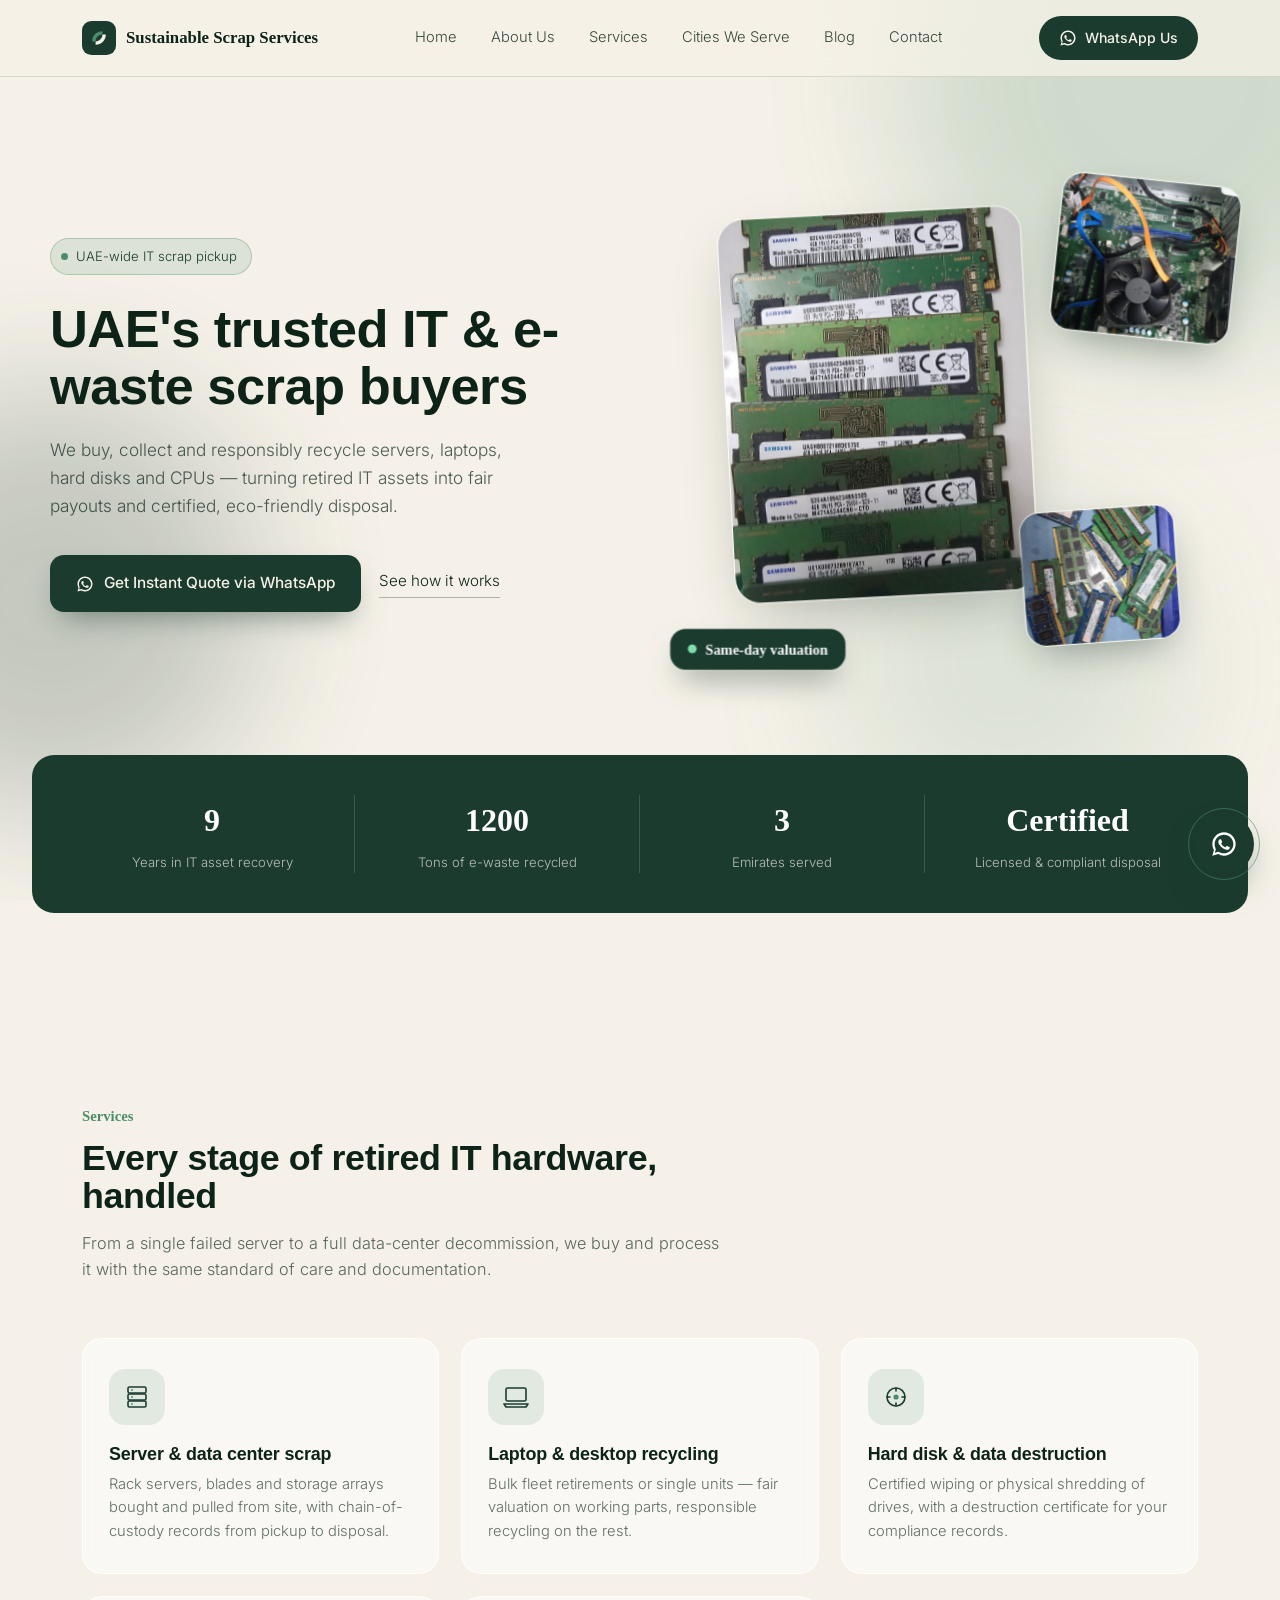
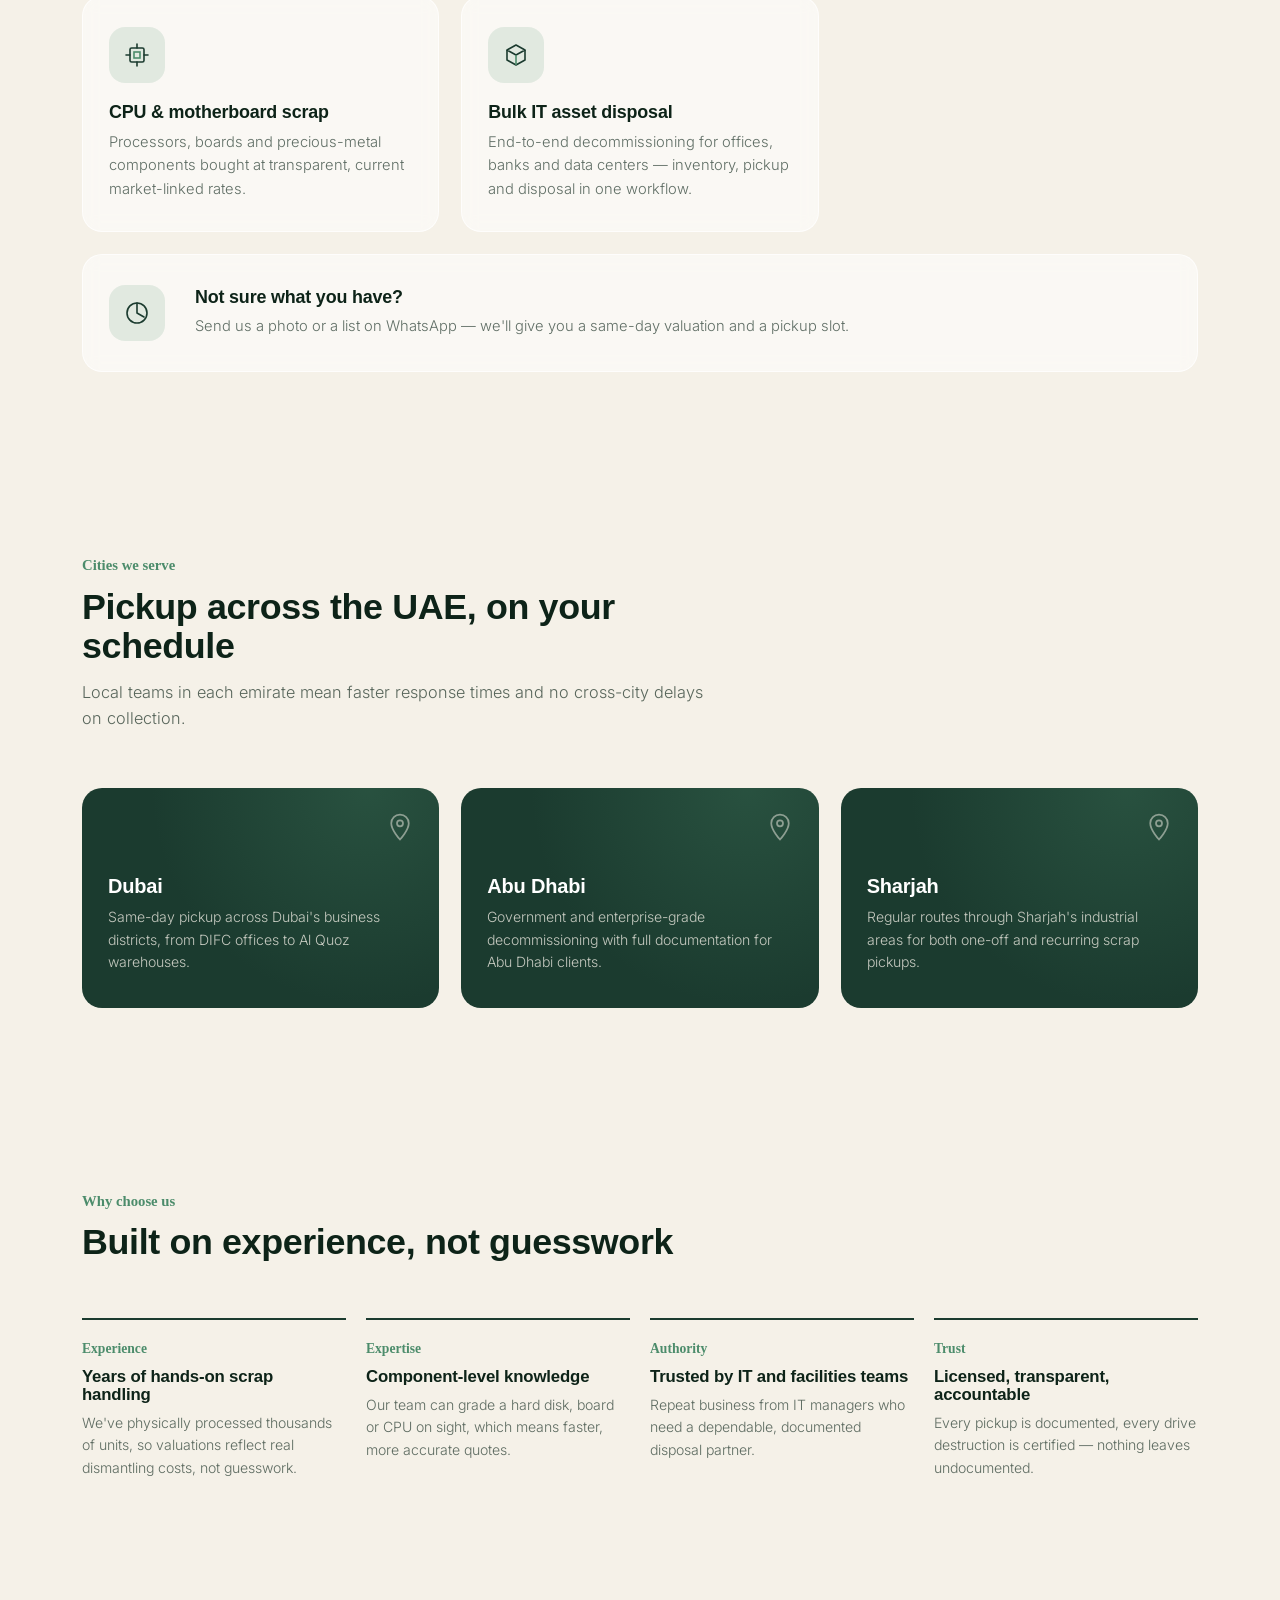
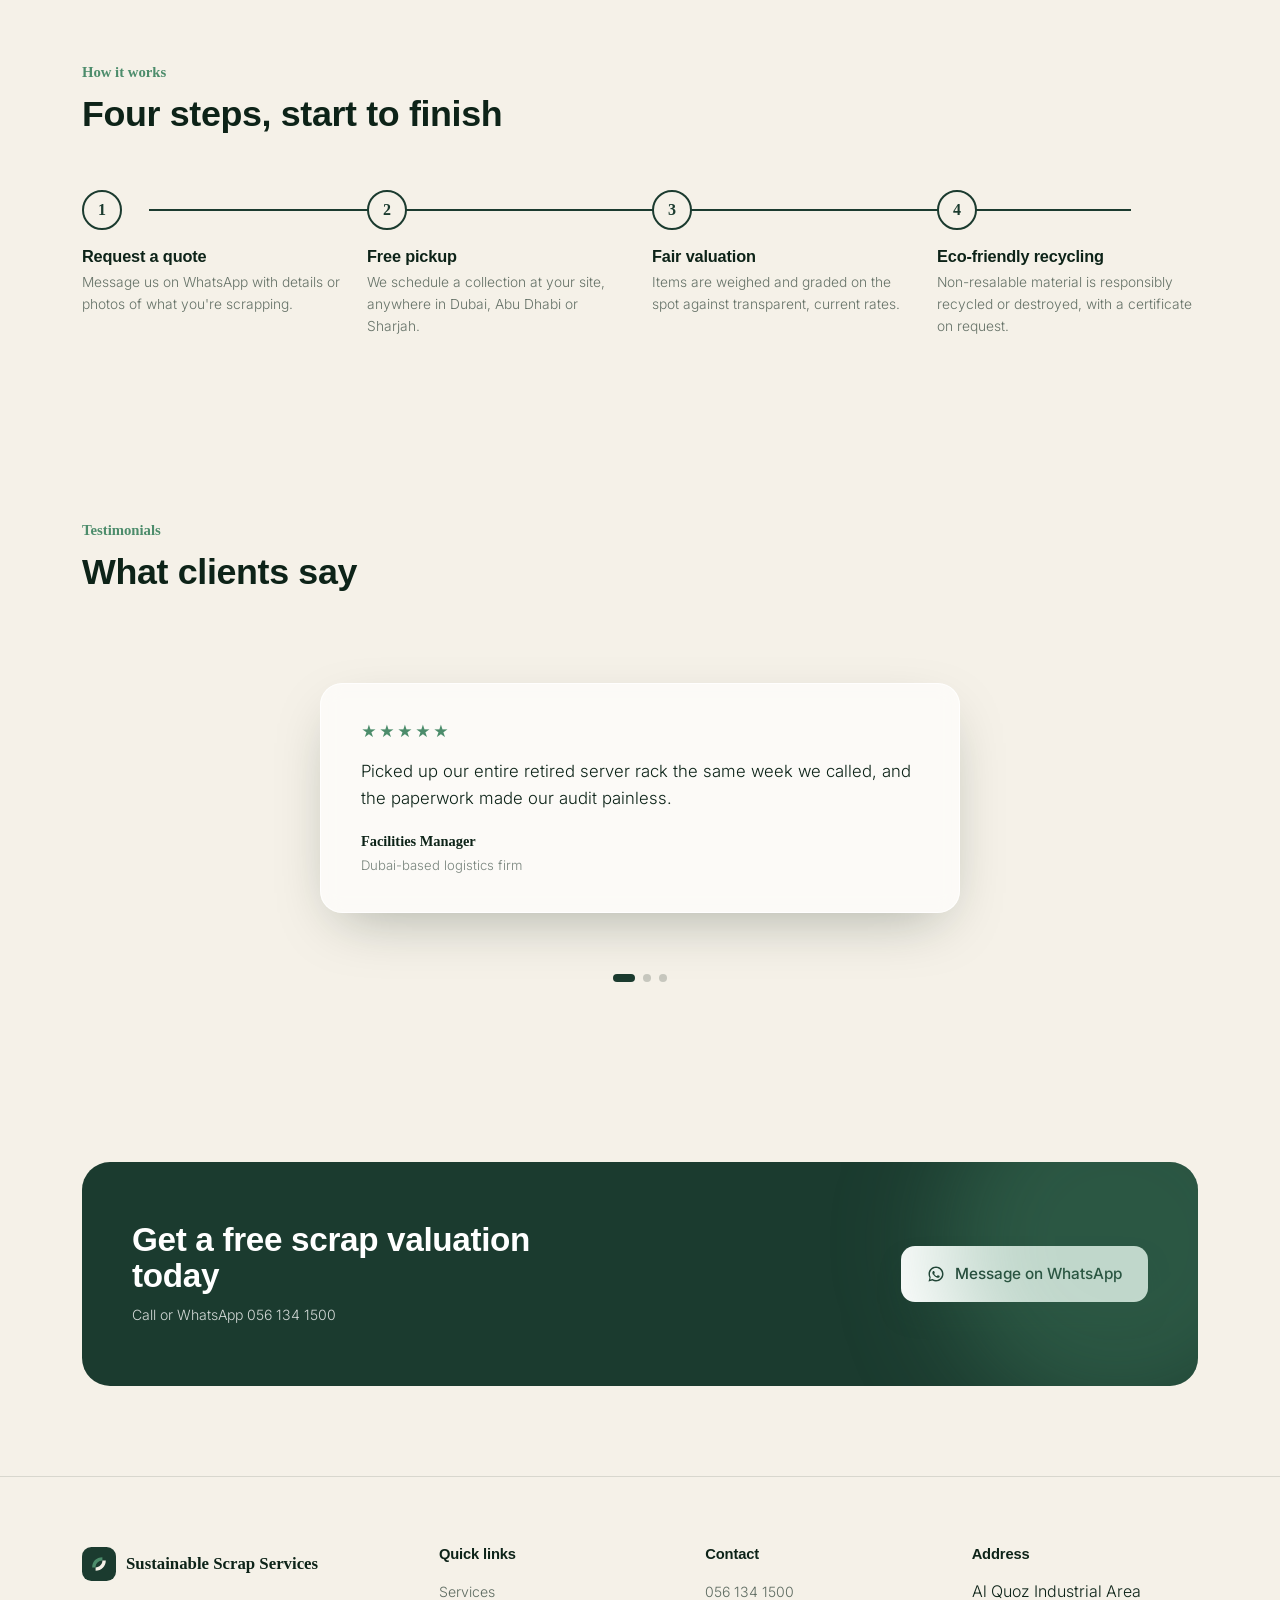
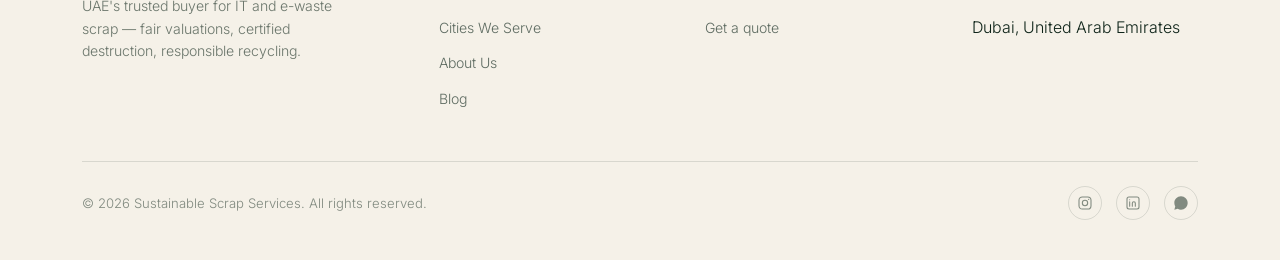
==== commit af7ac067: "Update index.html" ====
--- a/index.html
+++ b/index.html
@@ -9,7 +9,7 @@
 <meta property="og:type" content="website">
 <meta property="og:title" content="Sustainable Scrap Services — UAE's Trusted IT &amp; E-Waste Scrap Buyers">
 <meta property="og:description" content="We buy, collect and responsibly recycle servers, laptops, hard disks and CPUs across Dubai, Abu Dhabi and Sharjah — with certified data destruction.">
-<meta property="og:image" content="images/laptop-ram-modules-stack.jpg">
+<meta property="og:image" content="laptop-ram-modules-stack.jpg">
 <meta property="og:url" content="https://sustainablescrapservices.ae/">
 <meta name="twitter:card" content="summary_large_image">
 <link rel="preconnect" href="https://fonts.googleapis.com">
@@ -83,13 +83,13 @@
     <div class="hero-stage" id="heroStage">
       <div class="stage-inner" id="stageInner">
         <div class="hero-img-main">
-          <img src="images/laptop-ram-modules-stack.jpg" alt="Stack of recovered laptop RAM memory modules ready for grading and resale">
+          <img src="laptop-ram-modules-stack.jpg" alt="Stack of recovered laptop RAM memory modules ready for grading and resale">
         </div>
         <div class="hero-img-card c1">
-          <img src="images/desktop-motherboard-teardown.jpg" alt="Technician disassembling a desktop PC motherboard during an IT asset teardown">
+          <img src="desktop-motherboard-teardown.jpg" alt="Technician disassembling a desktop PC motherboard during an IT asset teardown">
         </div>
         <div class="hero-img-card c2">
-          <img src="images/assorted-ram-modules.jpg" alt="Assorted desktop and laptop RAM modules sorted for scrap valuation">
+          <img src="assorted-ram-modules.jpg" alt="Assorted desktop and laptop RAM modules sorted for scrap valuation">
         </div>
         <div class="hero-badge"><span class="dot-pulse"></span>Same-day valuation</div>
       </div>
